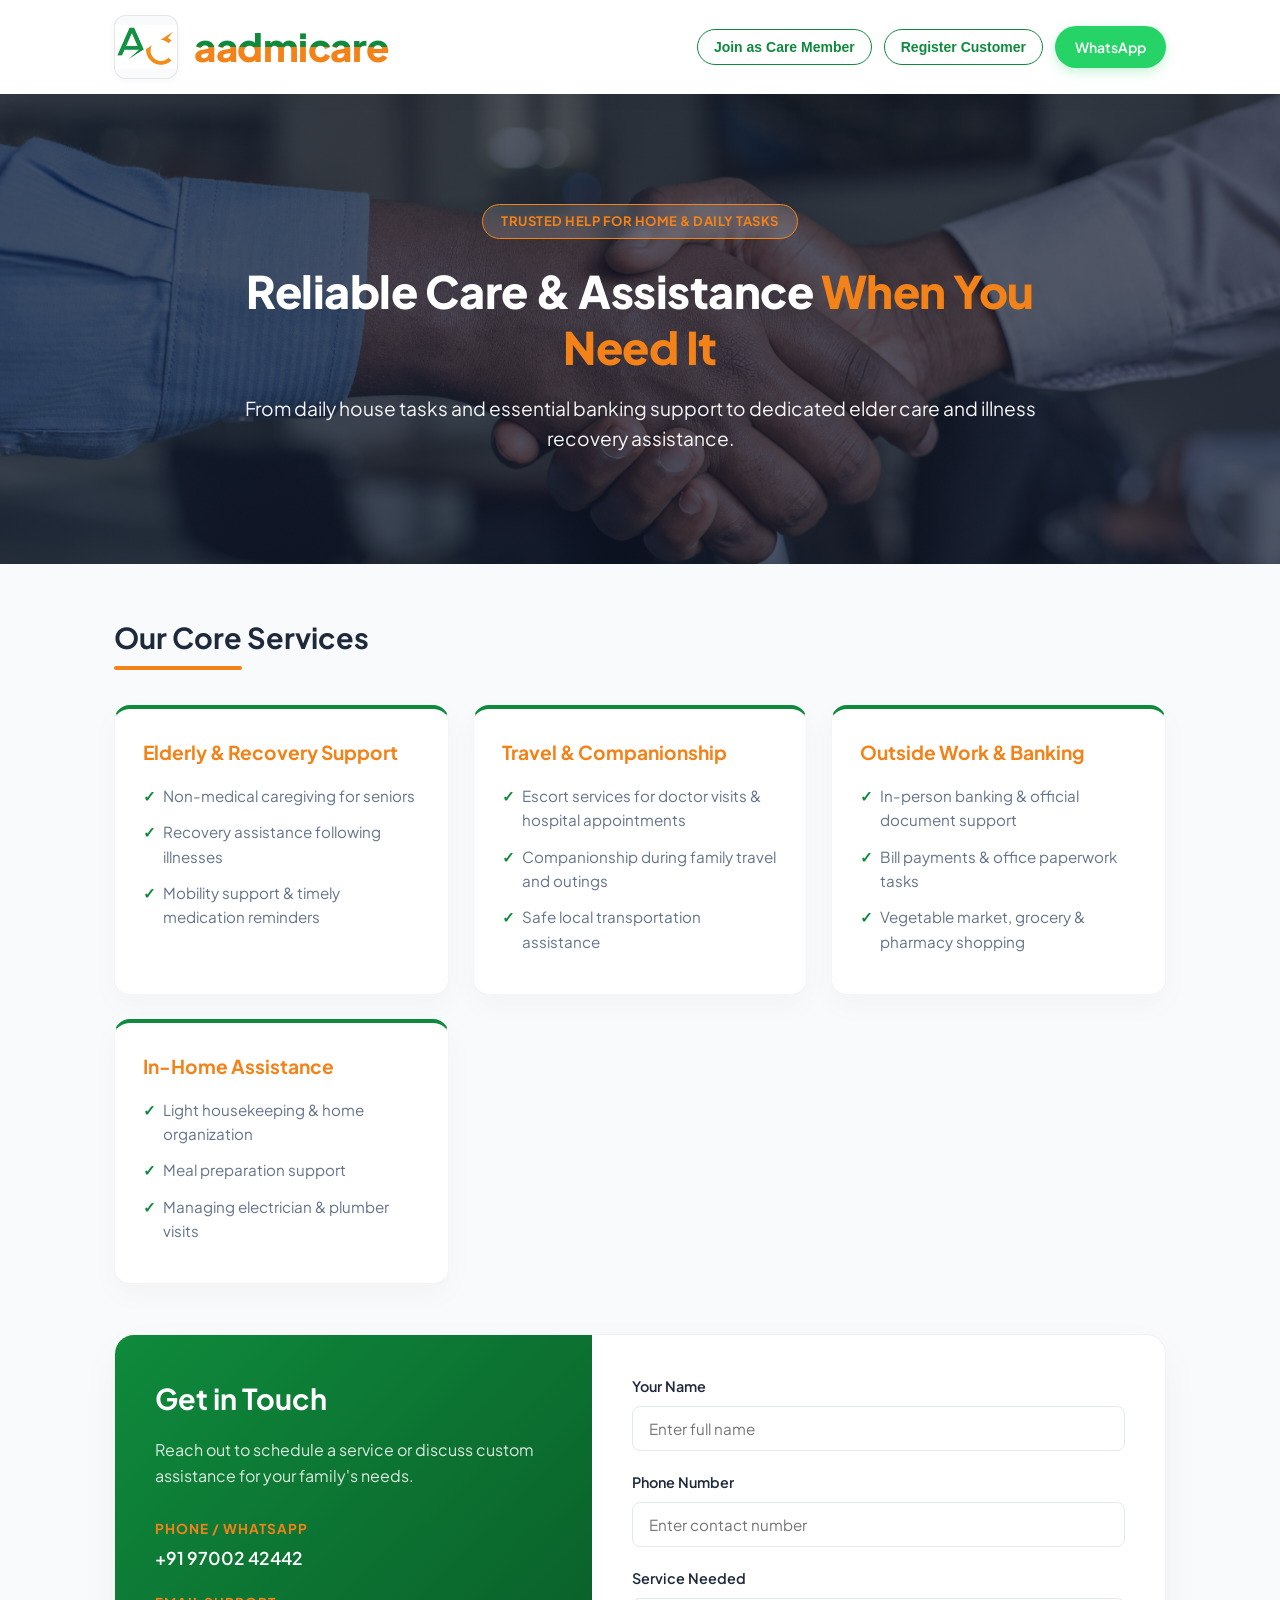
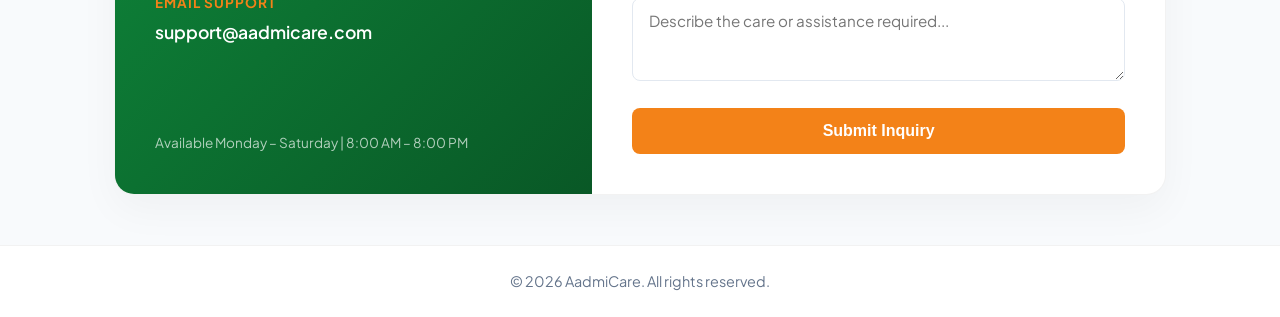
==== in/index.html @ 2f163641 "Add files via upload" ====
<!DOCTYPE html>
<html lang="en">
<head>
  <meta charset="UTF-8" />
  <meta name="viewport" content="width=device-width, initial-scale=1.0" />
  <title>AadmiCare - Trusted Help for Home Tasks</title>
  <link rel="preconnect" href="https://fonts.googleapis.com">
  <link rel="preconnect" href="https://fonts.gstatic.com" crossorigin>
  <link href="https://fonts.googleapis.com/css2?family=Plus+Jakarta+Sans:wght@400;500;600;700;800&display=swap" rel="stylesheet">
  <style>
    :root {
      --brand-green: #0F8A3C;
      --brand-orange: #F38218;
      --text-dark: #1E293B;
      --text-muted: #64748B;
      --bg-light: #F8FAFC;
      --white: #FFFFFF;
    }

    * { box-sizing: border-box; margin: 0; padding: 0; }
    
    body {
      font-family: 'Plus Jakarta Sans', sans-serif;
      color: var(--text-dark);
      background-color: var(--bg-light);
      line-height: 1.6;
    }

    /* Header & Square Box Logo */
    header {
      background: var(--white);
      box-shadow: 0 4px 20px rgba(0,0,0,0.03);
      position: sticky;
      top: 0;
      z-index: 100;
      padding: 12px 0;
    }

    .nav-container {
      max-width: 1100px;
      margin: 0 auto;
      padding: 0 24px;
      display: flex;
      justify-content: space-between;
      align-items: center;
      height: 70px;
    }

    .brand-logo-wrapper {
      display: flex;
      align-items: center;
      gap: 16px;
      text-decoration: none;
      height: 100%;
    }

    .logo-square-box {
      width: 64px;
      height: 64px;
      background-color: var(--bg-light);
      border: 1px solid rgba(0, 0, 0, 0.08);
      border-radius: 12px;
      display: flex;
      align-items: center;
      justify-content: center;
      padding: 6px;
      overflow: hidden;
      box-shadow: 0 2px 8px rgba(0,0,0,0.04);
    }

    .logo-square-box img {
      width: 100%;
      height: 100%;
      object-fit: contain;
      transform: scale(1.3);
    }

    .brand-text {
      font-size: 2.4rem;
      font-weight: 800;
      letter-spacing: -0.5px;
      line-height: 1;
      background: linear-gradient(to bottom, var(--brand-green) 50%, var(--brand-orange) 50%);
      -webkit-background-clip: text;
      -webkit-text-fill-color: transparent;
      background-clip: text;
    }

    .header-actions {
      display: flex;
      align-items: center;
      gap: 12px;
    }

    .btn-nav-outline {
      background: transparent;
      color: var(--brand-green);
      border: 1.5px solid var(--brand-green);
      padding: 9px 16px;
      border-radius: 50px;
      font-weight: 600;
      font-size: 14px;
      cursor: pointer;
      transition: all 0.2s;
    }

    .btn-nav-outline:hover {
      background: var(--brand-green);
      color: var(--white);
    }

    .header-cta {
      background-color: #25D366;
      color: var(--white);
      padding: 10px 20px;
      border-radius: 50px;
      text-decoration: none;
      font-weight: 600;
      font-size: 14px;
      display: inline-flex;
      align-items: center;
      gap: 8px;
      box-shadow: 0 4px 12px rgba(37, 211, 102, 0.25);
      transition: transform 0.2s;
    }

    .header-cta:hover { transform: translateY(-2px); }

    /* Hero Section */
    .hero {
      position: relative;
      background: linear-gradient(rgba(15, 23, 42, 0.72), rgba(15, 23, 42, 0.72)), 
                  url('hero-care.jpg');
      background-size: cover;
      background-position: center;
      padding: 110px 24px;
      text-align: center;
    }

    .hero-container {
      max-width: 850px;
      margin: 0 auto;
    }

    .badge {
      display: inline-block;
      background: rgba(255, 255, 255, 0.15);
      color: var(--brand-orange);
      border: 1px solid var(--brand-orange);
      padding: 6px 18px;
      border-radius: 50px;
      font-weight: 700;
      font-size: 13px;
      text-transform: uppercase;
      letter-spacing: 0.5px;
      margin-bottom: 24px;
      backdrop-filter: blur(4px);
    }

    .hero h1 {
      font-size: 2.8rem;
      font-weight: 800;
      color: var(--white);
      margin-bottom: 18px;
      letter-spacing: -0.5px;
      line-height: 1.25;
    }

    .hero h1 span { color: var(--brand-orange); }

    .hero p {
      font-size: 1.2rem;
      color: var(--white);
      opacity: 0.95;
      font-weight: 400;
    }

    /* Main Container */
    .main-container {
      max-width: 1100px;
      margin: 0 auto;
      padding: 50px 24px;
    }

    .section-header { margin-bottom: 35px; }

    .section-header h2 {
      font-size: 1.8rem;
      color: var(--text-dark);
      position: relative;
      display: inline-block;
    }

    .section-header h2::after {
      content: '';
      display: block;
      width: 50%;
      height: 4px;
      background: var(--brand-orange);
      border-radius: 2px;
      margin-top: 6px;
    }

    /* Grid Layout */
    .services-grid {
      display: grid;
      grid-template-columns: repeat(auto-fit, minmax(250px, 1fr));
      gap: 24px;
      margin-bottom: 50px;
    }

    .service-card {
      background: var(--white);
      border-radius: 16px;
      padding: 28px;
      box-shadow: 0 10px 30px rgba(0,0,0,0.03);
      border: 1px solid rgba(0,0,0,0.04);
      border-top: 4px solid var(--brand-green);
      transition: transform 0.2s, box-shadow 0.2s;
    }

    .service-card:hover {
      transform: translateY(-4px);
      box-shadow: 0 15px 35px rgba(0,0,0,0.06);
    }

    .service-card h3 {
      color: var(--brand-orange);
      font-size: 1.2rem;
      margin-bottom: 16px;
    }

    .service-card ul { list-style: none; }

    .service-card li {
      color: var(--text-muted);
      font-size: 0.95rem;
      margin-bottom: 12px;
      position: relative;
      padding-left: 20px;
    }

    .service-card li::before {
      content: "✓";
      color: var(--brand-green);
      font-weight: bold;
      position: absolute;
      left: 0;
    }

    /* Contact Section */
    .contact-wrapper {
      background: var(--white);
      border-radius: 20px;
      box-shadow: 0 15px 40px rgba(0,0,0,0.04);
      overflow: hidden;
      display: grid;
      grid-template-columns: 1fr 1.2fr;
      border: 1px solid rgba(0,0,0,0.05);
    }

    .contact-info {
      background: linear-gradient(135deg, var(--brand-green) 0%, #095826 100%);
      color: var(--white);
      padding: 40px;
      display: flex;
      flex-direction: column;
      justify-content: space-between;
    }

    .contact-info h2 { font-size: 1.8rem; margin-bottom: 16px; }
    .contact-info p { color: rgba(255,255,255,0.85); margin-bottom: 30px; }
    .info-item { margin-bottom: 20px; }

    .info-item strong {
      display: block;
      font-size: 0.85rem;
      text-transform: uppercase;
      letter-spacing: 1px;
      color: var(--brand-orange);
      margin-bottom: 4px;
    }

    .info-item a {
      color: var(--white);
      text-decoration: none;
      font-size: 1.1rem;
      font-weight: 600;
    }

    .contact-form { padding: 40px; }
    .form-group { margin-bottom: 20px; }

    .form-group label {
      display: block;
      font-size: 0.9rem;
      font-weight: 600;
      margin-bottom: 8px;
      color: var(--text-dark);
    }

    .form-group input, .form-group select, .form-group textarea {
      width: 100%;
      padding: 12px 16px;
      border: 1px solid #E2E8F0;
      border-radius: 8px;
      font-family: inherit;
      font-size: 0.95rem;
    }

    .form-row {
      display: grid;
      grid-template-columns: 1fr 1fr;
      gap: 16px;
    }

    .btn-submit {
      width: 100%;
      background-color: var(--brand-orange);
      color: var(--white);
      border: none;
      padding: 14px;
      border-radius: 8px;
      font-weight: 700;
      font-size: 1rem;
      cursor: pointer;
      transition: background-color 0.2s;
    }

    .btn-submit:hover { background-color: #d9700e; }

    .form-response-msg {
      margin-top: 15px;
      font-size: 0.95rem;
      font-weight: 600;
      text-align: center;
      display: none;
    }

    /* Modal Overlay Styles */
    .modal-overlay {
      position: fixed;
      top: 0;
      left: 0;
      width: 100%;
      height: 100%;
      background: rgba(15, 23, 42, 0.7);
      display: none;
      justify-content: center;
      align-items: center;
      z-index: 1000;
      padding: 20px;
      backdrop-filter: blur(4px);
    }

    .modal-card {
      background: var(--white);
      width: 100%;
      max-width: 550px;
      border-radius: 20px;
      padding: 32px;
      box-shadow: 0 20px 50px rgba(0,0,0,0.2);
      position: relative;
      max-height: 90vh;
      overflow-y: auto;
    }

    .modal-close {
      position: absolute;
      top: 20px;
      right: 20px;
      background: none;
      border: none;
      font-size: 1.5rem;
      font-weight: bold;
      color: var(--text-muted);
      cursor: pointer;
    }

    .modal-card h2 {
      color: var(--brand-green);
      font-size: 1.6rem;
      margin-bottom: 6px;
    }

    .modal-card p {
      color: var(--text-muted);
      font-size: 0.9rem;
      margin-bottom: 20px;
    }

    footer {
      text-align: center;
      padding: 24px;
      color: var(--text-muted);
      font-size: 0.9rem;
      border-top: 1px solid rgba(0,0,0,0.05);
      background: var(--white);
    }

    @media (max-width: 768px) {
      .nav-container { height: auto; padding: 12px 16px; flex-wrap: wrap; gap: 12px; }
      .logo-square-box { width: 48px; height: 48px; }
      .brand-text { font-size: 1.8rem; }
      .header-actions { flex-wrap: wrap; width: 100%; justify-content: flex-start; }
      .hero { padding: 70px 20px; }
      .hero h1 { font-size: 2rem; }
      .contact-wrapper { grid-template-columns: 1fr; }
      .contact-info, .contact-form { padding: 30px 20px; }
      .form-row { grid-template-columns: 1fr; }
    }
  </style>
</head>
<body>

  <!-- Header -->
  <header>
    <div class="nav-container">
      <a href="#" class="brand-logo-wrapper">
        <div class="logo-square-box">
          <img src="logo.png" alt="AadmiCare Symbol" />
        </div>
        <span class="brand-text">aadmicare</span>
      </a>

      <div class="header-actions">
        <button class="btn-nav-outline" onclick="openModal('memberModal')">Join as Care Member</button>
        <button class="btn-nav-outline" onclick="openModal('customerModal')">Register Customer</button>
        <a href="https://wa.me/919700242442" class="header-cta" target="_blank">
          <span>WhatsApp</span>
        </a>
      </div>
    </div>
  </header>

  <!-- Hero Section -->
  <section class="hero">
    <div class="hero-container">
      <span class="badge">Trusted Help for Home & Daily Tasks</span>
      <h1>Reliable Care & Assistance <span>When You Need It</span></h1>
      <p>From daily house tasks and essential banking support to dedicated elder care and illness recovery assistance.</p>
    </div>
  </section>

  <!-- Main Content -->
  <main class="main-container">
    
    <div class="section-header">
      <h2>Our Core Services</h2>
    </div>

    <!-- Services Grid -->
    <div class="services-grid">
      <div class="service-card">
        <h3>Elderly & Recovery Support</h3>
        <ul>
          <li>Non-medical caregiving for seniors</li>
          <li>Recovery assistance following illnesses</li>
          <li>Mobility support & timely medication reminders</li>
        </ul>
      </div>

      <div class="service-card">
        <h3>Travel & Companionship</h3>
        <ul>
          <li>Escort services for doctor visits & hospital appointments</li>
          <li>Companionship during family travel and outings</li>
          <li>Safe local transportation assistance</li>
        </ul>
      </div>

      <div class="service-card">
        <h3>Outside Work & Banking</h3>
        <ul>
          <li>In-person banking & official document support</li>
          <li>Bill payments & office paperwork tasks</li>
          <li>Vegetable market, grocery & pharmacy shopping</li>
        </ul>
      </div>

      <div class="service-card">
        <h3>In-Home Assistance</h3>
        <ul>
          <li>Light housekeeping & home organization</li>
          <li>Meal preparation support</li>
          <li>Managing electrician & plumber visits</li>
        </ul>
      </div>
    </div>

    <!-- Contact / Inquiry Block -->
    <div class="contact-wrapper">
      <div class="contact-info">
        <div>
          <h2>Get in Touch</h2>
          <p>Reach out to schedule a service or discuss custom assistance for your family's needs.</p>
          
          <div class="info-item">
            <strong>Phone / WhatsApp</strong>
            <a href="https://wa.me/919700242442">+91 97002 42442</a>
          </div>

          <div class="info-item">
            <strong>Email Support</strong>
            <a href="mailto:support@aadmicare.com">support@aadmicare.com</a>
          </div>
        </div>

        <p style="font-size: 0.85rem; margin: 0; opacity: 0.8;">Available Monday – Saturday | 8:00 AM – 8:00 PM</p>
      </div>

      <div class="contact-form">
        <form id="inquiryForm">
          <div class="form-group">
            <label for="name">Your Name</label>
            <input type="text" id="name" placeholder="Enter full name" required />
          </div>

          <div class="form-group">
            <label for="phone">Phone Number</label>
            <input type="tel" id="phone" placeholder="Enter contact number" required />
          </div>

          <div class="form-group">
            <label for="service">Service Needed</label>
            <textarea id="service" rows="3" placeholder="Describe the care or assistance required..." required></textarea>
          </div>

          <button type="submit" class="btn-submit" id="inquirySubmitBtn">Submit Inquiry</button>
          <div id="inquiryResponse" class="form-response-msg"></div>
        </form>
      </div>
    </div>

  </main>

  <!-- Care Member Registration Modal Overlay -->
  <div class="modal-overlay" id="memberModal">
    <div class="modal-card">
      <button class="modal-close" onclick="closeModal('memberModal')">&times;</button>
      <h2>Care Member Registration</h2>
      <p>Register as a volunteer or care staff member with AadmiCare.</p>

      <form id="memberForm">
        <div class="form-group">
          <label for="mFullName">Full Name</label>
          <input type="text" id="mFullName" placeholder="Enter full name" required />
        </div>

        <div class="form-row">
          <div class="form-group">
            <label for="mAge">Age</label>
            <input type="number" id="mAge" min="18" max="99" placeholder="e.g. 28" required />
          </div>
          <div class="form-group">
            <label for="mGender">Gender</label>
            <select id="mGender" required>
              <option value="">Select Gender</option>
              <option value="Male">Male</option>
              <option value="Female">Female</option>
              <option value="Other">Other</option>
            </select>
          </div>
        </div>

        <div class="form-row">
          <div class="form-group">
            <label for="mPhone">Phone Number</label>
            <input type="tel" id="mPhone" placeholder="Enter contact number" required />
          </div>
          <div class="form-group">
            <label for="mRole">Registering As</label>
            <select id="mRole" required>
              <option value="Volunteer">Volunteer</option>
              <option value="Care Member">Care Member (Staff)</option>
            </select>
          </div>
        </div>

        <div class="form-group">
          <label for="mAddress">Address / Location</label>
          <textarea id="mAddress" rows="2" placeholder="Locality, city, area" required></textarea>
        </div>

        <button type="submit" class="btn-submit" id="memberSubmitBtn">Register as Care Member</button>
        <div id="memberResponse" class="form-response-msg"></div>
      </form>
    </div>
  </div>

  <!-- Customer Registration Modal Overlay -->
  <div class="modal-overlay" id="customerModal">
    <div class="modal-card">
      <button class="modal-close" onclick="closeModal('customerModal')">&times;</button>
      <h2>Customer Registration</h2>
      <p>Create a customer account to request personalized care services.</p>

      <form id="customerForm">
        <div class="form-group">
          <label for="cFullName">Full Name</label>
          <input type="text" id="cFullName" placeholder="Enter full name" required />
        </div>

        <div class="form-row">
          <div class="form-group">
            <label for="cPhone">Phone Number</label>
            <input type="tel" id="cPhone" placeholder="Enter contact number" required />
          </div>
          <div class="form-group">
            <label for="cEmail">Email Address</label>
            <input type="email" id="cEmail" placeholder="e.g. name@example.com" required />
          </div>
        </div>

        <div class="form-group">
          <label for="cCity">City / Locality</label>
          <input type="text" id="cCity" placeholder="Your current location" required />
        </div>

        <div class="form-group">
          <label for="cService">Primary Service Needed</label>
          <input type="text" id="cService" placeholder="e.g. Elder care, Banking support" required />
        </div>

        <button type="submit" class="btn-submit" id="customerSubmitBtn">Register Customer</button>
        <div id="customerResponse" class="form-response-msg"></div>
      </form>
    </div>
  </div>

  <!-- Footer -->
  <footer>
    <p>&copy; 2026 AadmiCare. All rights reserved.</p>
  </footer>

  <!-- Form Submission & Modal Handling Script -->
  <script>
    const INQUIRY_SCRIPT_URL  = 'https://script.google.com/macros/s/AKfycbyfh7AhPLmec8YlV3l66Dpt7zGtZfJLmX2KR-JtgRTSiTEERMJgzigj7gZG1vNEAtcjHA/exec';
    const MEMBER_SCRIPT_URL   = 'https://script.google.com/macros/s/AKfycbzRGu2ct_kBzund_LbZvb6oZpvoM9VvGkA_uPSPEPbMFQPoMH6YgEglv7dKvcp_hn7q5w/exec';
    const CUSTOMER_SCRIPT_URL = 'https://script.google.com/macros/s/AKfycby0ft6UDfkNdIMOjRPly_n_pfmOrpOslRhKmwolWde3FBetzKhkfNuLr0rBWKKXfRhmwQ/exec';

    // Modal Control Functions
    function openModal(id) {
      document.getElementById(id).style.display = 'flex';
    }

    function closeModal(id) {
      document.getElementById(id).style.display = 'none';
    }

    // Close Modal on Background Click
    window.onclick = function(event) {
      if (event.target.classList.contains('modal-overlay')) {
        event.target.style.display = 'none';
      }
    };

    // Helper Function to Submit Form Data
    function submitToGoogleSheet(url, payload, btnId, responseId, successMsg, formId) {
      const btn = document.getElementById(btnId);
      const resDiv = document.getElementById(responseId);

      btn.innerText = 'Submitting...';
      btn.disabled = true;

      // Send payload as text/plain to prevent Google Apps Script from dropping the POST body
      fetch(url, {
        method: 'POST',
        mode: 'no-cors',
        headers: { 'Content-Type': 'text/plain;charset=utf-8' },
        body: JSON.stringify(payload)
      })
      .then(() => {
        resDiv.style.color = '#0F8A3C';
        resDiv.innerText = successMsg;
        resDiv.style.display = 'block';
        if (formId) document.getElementById(formId).reset();
      })
      .catch((err) => {
        resDiv.style.color = '#d9534f';
        resDiv.innerText = 'An error occurred. Please try again.';
        resDiv.style.display = 'block';
      })
      .finally(() => {
        btn.innerText = 'Submitted';
        btn.disabled = false;
      });
    }

    // Handle 1: Inquiry Form
    document.getElementById('inquiryForm').addEventListener('submit', function(e) {
      e.preventDefault();
      const payload = {
        name: document.getElementById('name').value,
        phone: document.getElementById('phone').value,
        service: document.getElementById('service').value
      };
      submitToGoogleSheet(INQUIRY_SCRIPT_URL, payload, 'inquirySubmitBtn', 'inquiryResponse', '✓ Inquiry received! We will contact you soon.', 'inquiryForm');
    });

    // Handle 2: Member Form
    document.getElementById('memberForm').addEventListener('submit', function(e) {
      e.preventDefault();
      const payload = {
        fullName: document.getElementById('mFullName').value,
        age: document.getElementById('mAge').value,
        gender: document.getElementById('mGender').value,
        phone: document.getElementById('mPhone').value,
        role: document.getElementById('mRole').value,
        address: document.getElementById('mAddress').value
      };
      submitToGoogleSheet(MEMBER_SCRIPT_URL, payload, 'memberSubmitBtn', 'memberResponse', '✓ Member registration successful!', 'memberForm');
    });

    // Handle 3: Customer Form
    document.getElementById('customerForm').addEventListener('submit', function(e) {
      e.preventDefault();
      const payload = {
        fullName: document.getElementById('cFullName').value,
        phone: document.getElementById('cPhone').value,
        email: document.getElementById('cEmail').value,
        city: document.getElementById('cCity').value,
        preferredService: document.getElementById('cService').value
      };
      submitToGoogleSheet(CUSTOMER_SCRIPT_URL, payload, 'customerSubmitBtn', 'customerResponse', '✓ Customer account created!', 'customerForm');
    });
  </script>

</body>
</html>
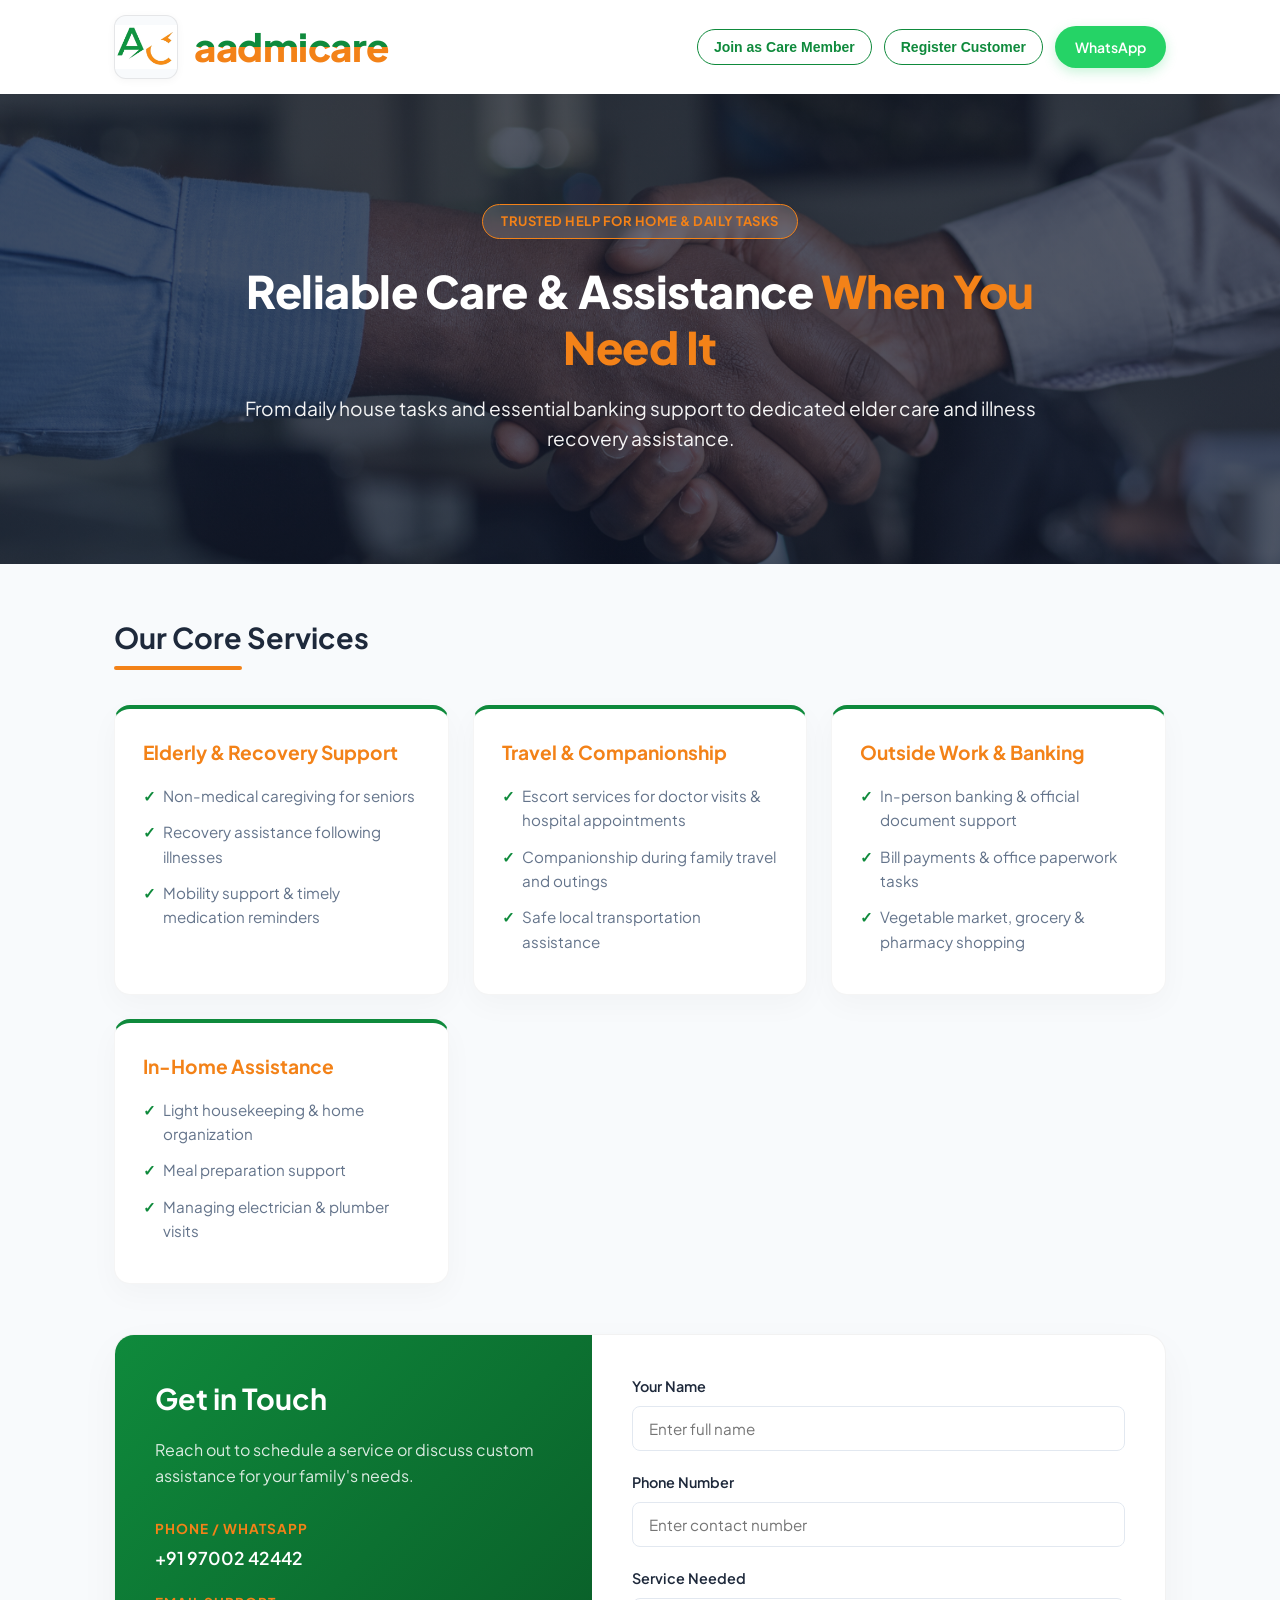
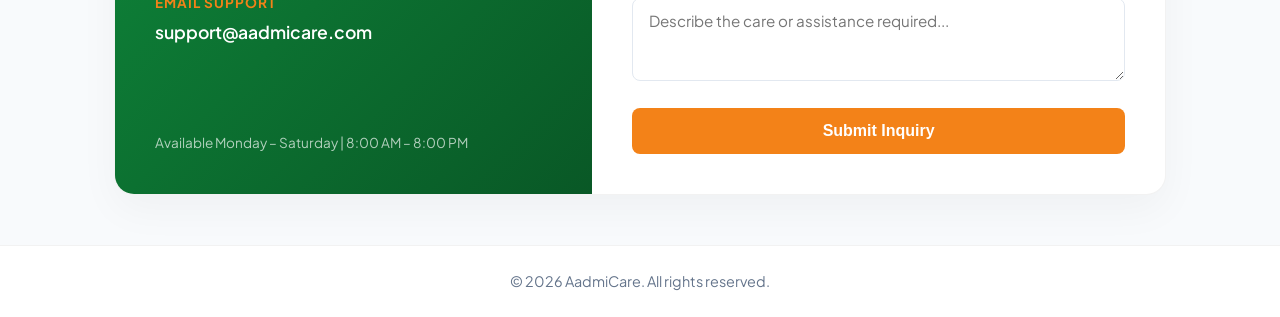
==== commit 764ec582: "Add files via upload" ====
--- a/in/index.html
+++ b/in/index.html
@@ -635,7 +635,7 @@
 
   <!-- Form Submission & Modal Handling Script -->
   <script>
-    const INQUIRY_SCRIPT_URL  = 'https://script.google.com/macros/s/AKfycbyfh7AhPLmec8YlV3l66Dpt7zGtZfJLmX2KR-JtgRTSiTEERMJgzigj7gZG1vNEAtcjHA/exec';
+    const INQUIRY_SCRIPT_URL  = 'https://script.google.com/macros/s/AKfycbxWazYILrNHkC5GXZrucPkFFNFMrbdHODcAWU45u5o2OJbnRWCMP3wbng6-uaSBZLYS6w/exec';
     const MEMBER_SCRIPT_URL   = 'https://script.google.com/macros/s/AKfycbzRGu2ct_kBzund_LbZvb6oZpvoM9VvGkA_uPSPEPbMFQPoMH6YgEglv7dKvcp_hn7q5w/exec';
     const CUSTOMER_SCRIPT_URL = 'https://script.google.com/macros/s/AKfycby0ft6UDfkNdIMOjRPly_n_pfmOrpOslRhKmwolWde3FBetzKhkfNuLr0rBWKKXfRhmwQ/exec';
 
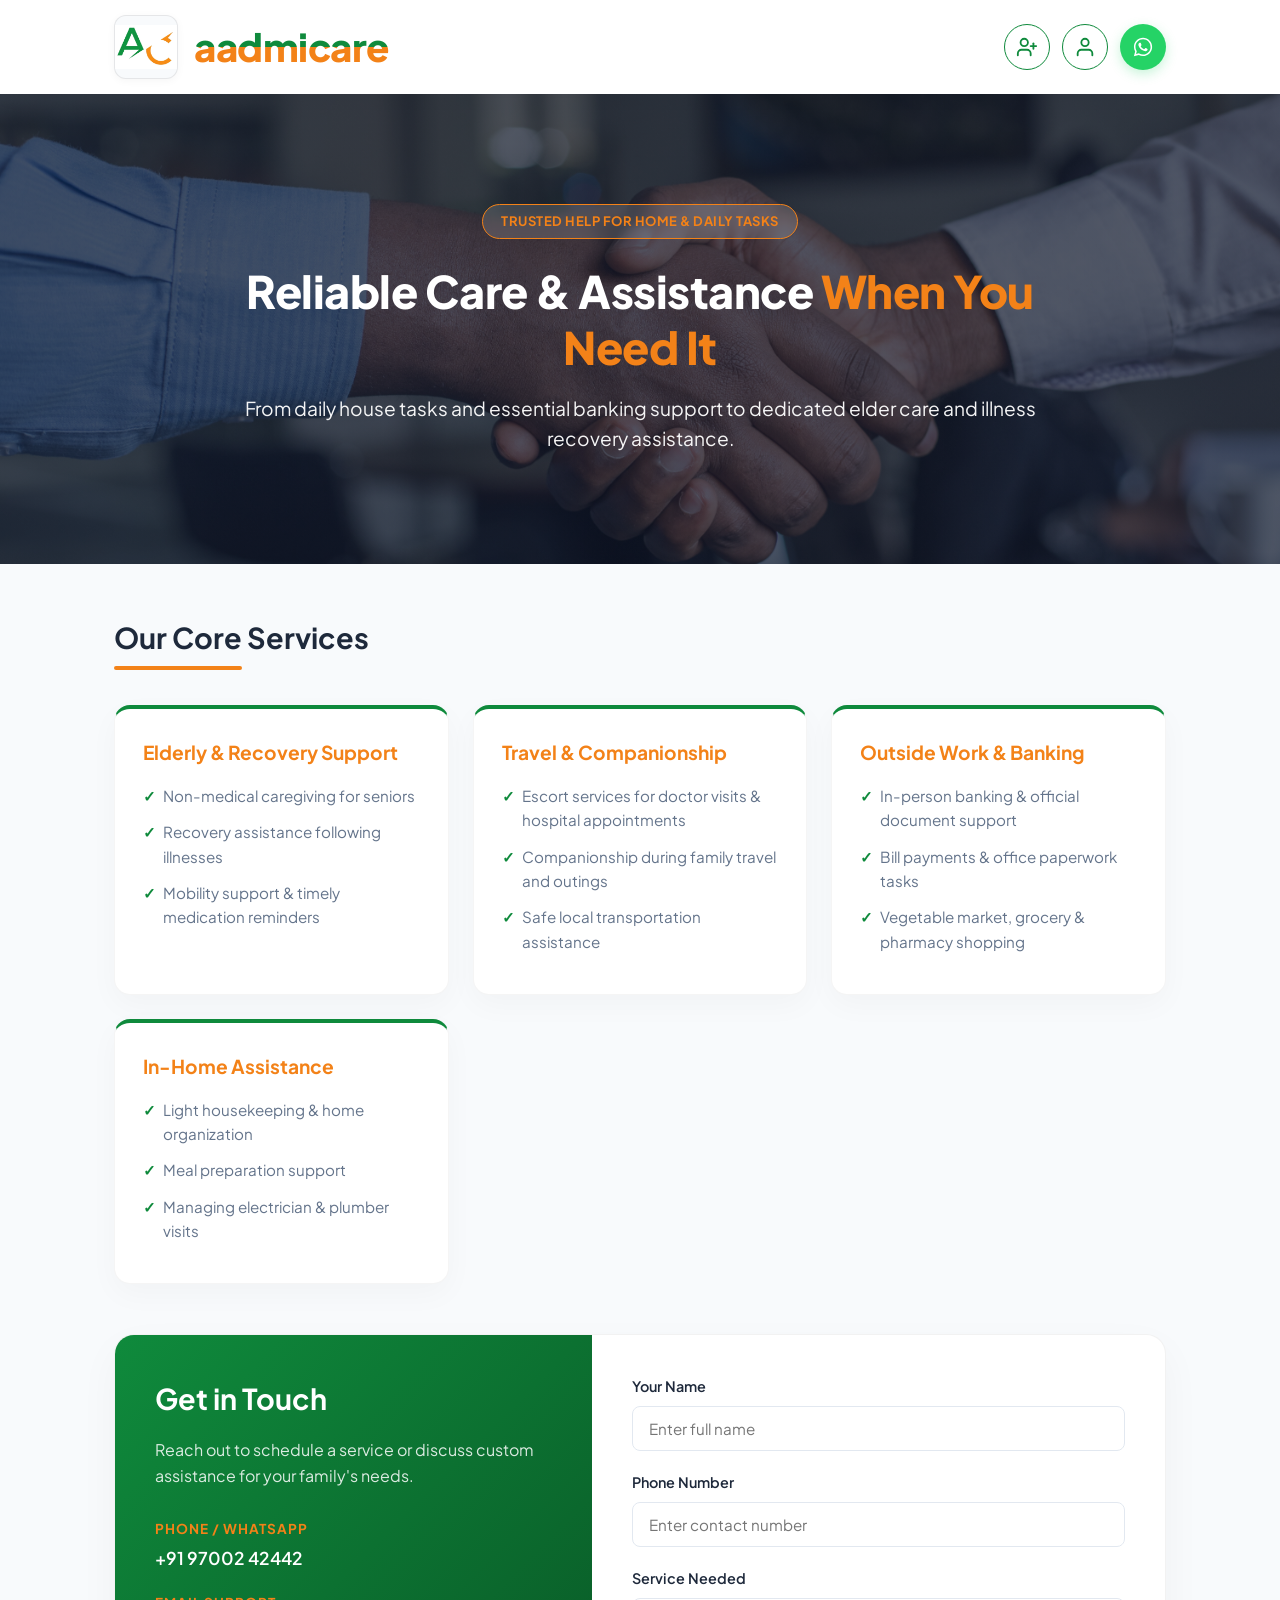
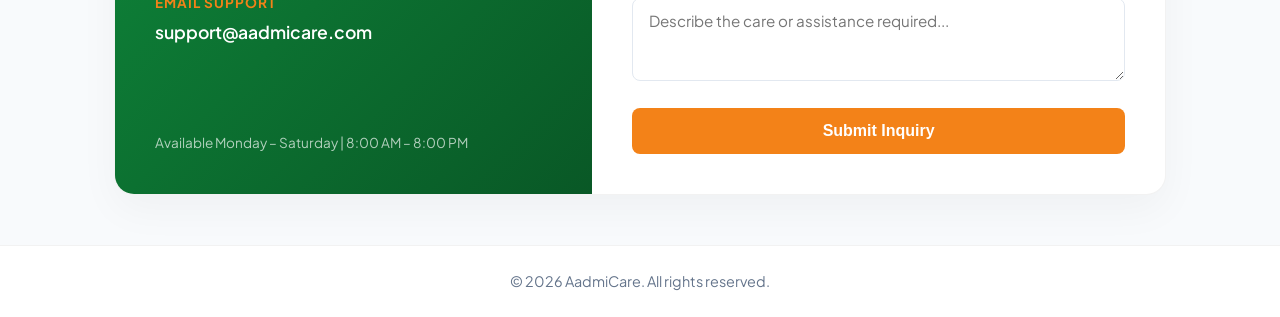
==== commit ba2c8029: "Add files via upload" ====
--- a/in/index.html
+++ b/in/index.html
@@ -126,6 +126,53 @@
 
     .header-cta:hover { transform: translateY(-2px); }
 
+    /* Icon Header Buttons */
+    .icon-btn {
+      width: 46px;
+      height: 46px;
+      border-radius: 50%;
+      display: inline-flex;
+      align-items: center;
+      justify-content: center;
+      border: 1.5px solid var(--brand-green);
+      background: var(--white);
+      cursor: pointer;
+      transition: all 0.2s;
+      text-decoration: none;
+      flex-shrink: 0;
+    }
+
+    .icon-btn svg {
+      width: 22px;
+      height: 22px;
+      stroke: var(--brand-green);
+      transition: all 0.2s;
+    }
+
+    .icon-btn:hover {
+      background: var(--brand-green);
+    }
+
+    .icon-btn:hover svg {
+      stroke: var(--white);
+    }
+
+    .icon-btn-whatsapp {
+      background-color: #25D366;
+      border: none;
+      box-shadow: 0 4px 12px rgba(37, 211, 102, 0.25);
+    }
+
+    .icon-btn-whatsapp svg {
+      stroke: none;
+      fill: var(--white);
+    }
+
+    .icon-btn-whatsapp:hover {
+      background-color: #1fbd5a;
+      transform: translateY(-2px);
+    }
+
     /* Hero Section */
     .hero {
       position: relative;
@@ -402,7 +449,9 @@
       .nav-container { height: auto; padding: 12px 16px; flex-wrap: wrap; gap: 12px; }
       .logo-square-box { width: 48px; height: 48px; }
       .brand-text { font-size: 1.8rem; }
-      .header-actions { flex-wrap: wrap; width: 100%; justify-content: flex-start; }
+      .header-actions { width: 100%; justify-content: flex-end; gap: 10px; }
+      .icon-btn { width: 42px; height: 42px; }
+      .icon-btn svg { width: 20px; height: 20px; }
       .hero { padding: 70px 20px; }
       .hero h1 { font-size: 2rem; }
       .contact-wrapper { grid-template-columns: 1fr; }
@@ -424,10 +473,26 @@
       </a>
 
       <div class="header-actions">
-        <button class="btn-nav-outline" onclick="openModal('memberModal')">Join as Care Member</button>
-        <button class="btn-nav-outline" onclick="openModal('customerModal')">Register Customer</button>
-        <a href="https://wa.me/919700242442" class="header-cta" target="_blank">
-          <span>WhatsApp</span>
+        <button class="icon-btn" onclick="openModal('memberModal')" title="Join as Care Member" aria-label="Join as Care Member">
+          <svg viewBox="0 0 24 24" fill="none" stroke-width="2" stroke-linecap="round" stroke-linejoin="round">
+            <path d="M16 21v-2a4 4 0 0 0-4-4H6a4 4 0 0 0-4 4v2"></path>
+            <circle cx="9" cy="7" r="4"></circle>
+            <line x1="19" y1="8" x2="19" y2="14"></line>
+            <line x1="16" y1="11" x2="22" y2="11"></line>
+          </svg>
+        </button>
+
+        <button class="icon-btn" onclick="openModal('customerModal')" title="Register Customer" aria-label="Register Customer">
+          <svg viewBox="0 0 24 24" fill="none" stroke-width="2" stroke-linecap="round" stroke-linejoin="round">
+            <path d="M20 21v-2a4 4 0 0 0-4-4H8a4 4 0 0 0-4 4v2"></path>
+            <circle cx="12" cy="7" r="4"></circle>
+          </svg>
+        </button>
+
+        <a href="https://wa.me/919700242442" class="icon-btn icon-btn-whatsapp" target="_blank" title="WhatsApp" aria-label="Chat on WhatsApp">
+          <svg viewBox="0 0 24 24">
+            <path d="M12.04 2C6.58 2 2.13 6.45 2.13 11.91c0 1.75.46 3.45 1.32 4.95L2.05 22l5.28-1.38a9.9 9.9 0 0 0 4.71 1.2h.01c5.46 0 9.9-4.45 9.9-9.91.01-5.46-4.44-9.91-9.91-9.91zm0 18.14h-.01a8.2 8.2 0 0 1-4.18-1.15l-.3-.18-3.13.82.83-3.05-.2-.31a8.21 8.21 0 0 1-1.26-4.36c0-4.54 3.7-8.24 8.25-8.24 2.2 0 4.27.86 5.83 2.42a8.18 8.18 0 0 1 2.41 5.83c0 4.55-3.7 8.24-8.24 8.24zm4.52-6.17c-.25-.12-1.47-.72-1.69-.81-.23-.08-.39-.12-.56.13-.17.25-.64.81-.78.97-.14.17-.29.19-.53.06-.25-.12-1.05-.39-2-1.23-.74-.66-1.24-1.48-1.39-1.73-.14-.25-.02-.38.11-.51.11-.11.25-.29.37-.43.12-.15.16-.25.25-.42.08-.17.04-.31-.02-.43-.06-.12-.56-1.35-.77-1.85-.2-.48-.41-.42-.56-.43-.14-.01-.31-.01-.48-.01-.17 0-.43.06-.66.31-.23.25-.86.84-.86 2.05 0 1.21.88 2.38 1 2.54.12.17 1.73 2.64 4.2 3.7.59.25 1.05.4 1.41.52.59.19 1.13.16 1.55.1.47-.07 1.47-.6 1.68-1.18.21-.58.21-1.08.14-1.18-.06-.11-.23-.17-.48-.29z"/>
+          </svg>
         </a>
       </div>
     </div>
@@ -656,7 +721,7 @@
     };
 
     // Helper Function to Submit Form Data
-    function submitToGoogleSheet(url, payload, btnId, responseId, successMsg, formId) {
+    function submitToGoogleSheet(url, payload, btnId, responseId, successMsg, formId, modalId) {
       const btn = document.getElementById(btnId);
       const resDiv = document.getElementById(responseId);
 
@@ -675,6 +740,15 @@
         resDiv.innerText = successMsg;
         resDiv.style.display = 'block';
         if (formId) document.getElementById(formId).reset();
+
+        // If this form lives inside a modal, show the success message briefly,
+        // then close the modal and return to the main page.
+        if (modalId) {
+          setTimeout(() => {
+            closeModal(modalId);
+            resDiv.style.display = 'none';
+          }, 1500);
+        }
       })
       .catch((err) => {
         resDiv.style.color = '#d9534f';
@@ -709,7 +783,7 @@
         role: document.getElementById('mRole').value,
         address: document.getElementById('mAddress').value
       };
-      submitToGoogleSheet(MEMBER_SCRIPT_URL, payload, 'memberSubmitBtn', 'memberResponse', '✓ Member registration successful!', 'memberForm');
+      submitToGoogleSheet(MEMBER_SCRIPT_URL, payload, 'memberSubmitBtn', 'memberResponse', '✓ Member registration successful!', 'memberForm', 'memberModal');
     });
 
     // Handle 3: Customer Form
@@ -722,7 +796,7 @@
         city: document.getElementById('cCity').value,
         preferredService: document.getElementById('cService').value
       };
-      submitToGoogleSheet(CUSTOMER_SCRIPT_URL, payload, 'customerSubmitBtn', 'customerResponse', '✓ Customer account created!', 'customerForm');
+      submitToGoogleSheet(CUSTOMER_SCRIPT_URL, payload, 'customerSubmitBtn', 'customerResponse', '✓ Customer account created!', 'customerForm', 'customerModal');
     });
   </script>
 
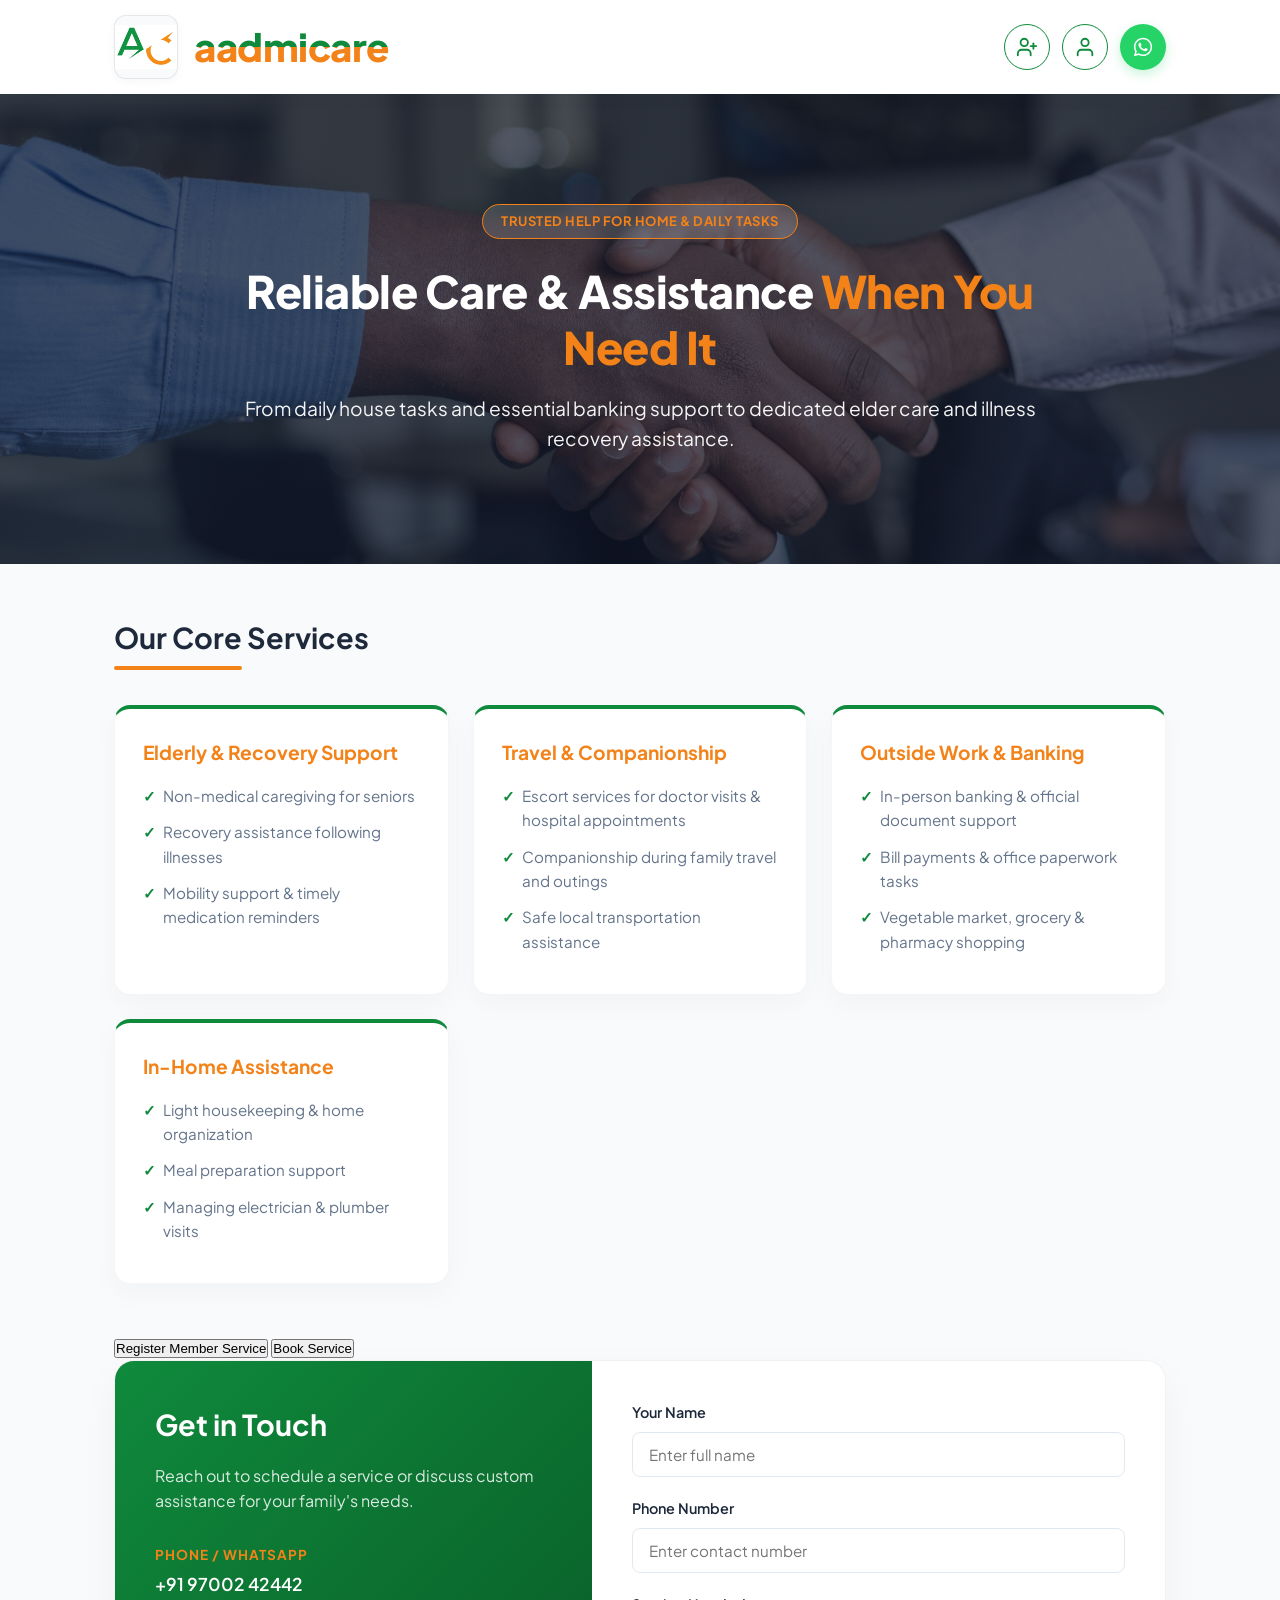
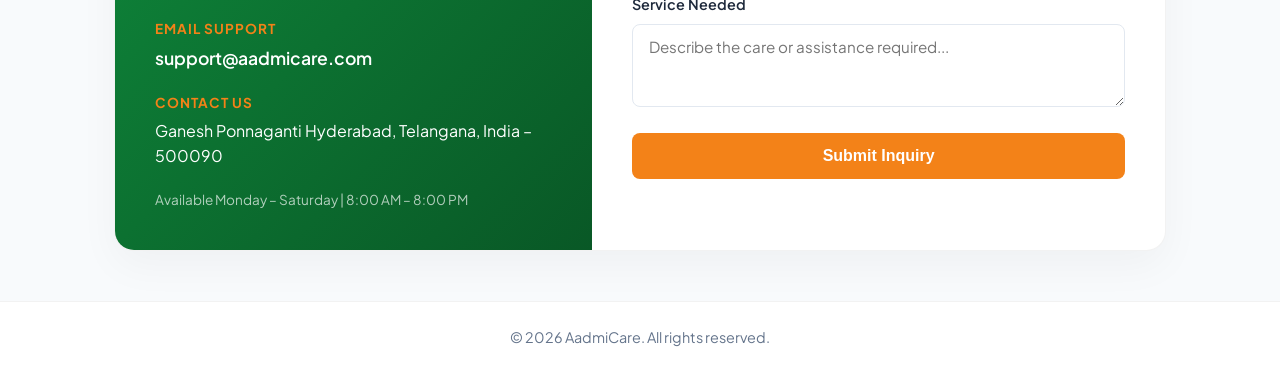
==== commit f260d267: "Add files via upload" ====
--- a/in/index.html
+++ b/in/index.html
@@ -7,458 +7,7 @@
   <link rel="preconnect" href="https://fonts.googleapis.com">
   <link rel="preconnect" href="https://fonts.gstatic.com" crossorigin>
   <link href="https://fonts.googleapis.com/css2?family=Plus+Jakarta+Sans:wght@400;500;600;700;800&display=swap" rel="stylesheet">
-  <style>
-    :root {
-      --brand-green: #0F8A3C;
-      --brand-orange: #F38218;
-      --text-dark: #1E293B;
-      --text-muted: #64748B;
-      --bg-light: #F8FAFC;
-      --white: #FFFFFF;
-    }
-
-    * { box-sizing: border-box; margin: 0; padding: 0; }
-    
-    body {
-      font-family: 'Plus Jakarta Sans', sans-serif;
-      color: var(--text-dark);
-      background-color: var(--bg-light);
-      line-height: 1.6;
-    }
-
-    /* Header & Square Box Logo */
-    header {
-      background: var(--white);
-      box-shadow: 0 4px 20px rgba(0,0,0,0.03);
-      position: sticky;
-      top: 0;
-      z-index: 100;
-      padding: 12px 0;
-    }
-
-    .nav-container {
-      max-width: 1100px;
-      margin: 0 auto;
-      padding: 0 24px;
-      display: flex;
-      justify-content: space-between;
-      align-items: center;
-      height: 70px;
-    }
-
-    .brand-logo-wrapper {
-      display: flex;
-      align-items: center;
-      gap: 16px;
-      text-decoration: none;
-      height: 100%;
-    }
-
-    .logo-square-box {
-      width: 64px;
-      height: 64px;
-      background-color: var(--bg-light);
-      border: 1px solid rgba(0, 0, 0, 0.08);
-      border-radius: 12px;
-      display: flex;
-      align-items: center;
-      justify-content: center;
-      padding: 6px;
-      overflow: hidden;
-      box-shadow: 0 2px 8px rgba(0,0,0,0.04);
-    }
-
-    .logo-square-box img {
-      width: 100%;
-      height: 100%;
-      object-fit: contain;
-      transform: scale(1.3);
-    }
-
-    .brand-text {
-      font-size: 2.4rem;
-      font-weight: 800;
-      letter-spacing: -0.5px;
-      line-height: 1;
-      background: linear-gradient(to bottom, var(--brand-green) 50%, var(--brand-orange) 50%);
-      -webkit-background-clip: text;
-      -webkit-text-fill-color: transparent;
-      background-clip: text;
-    }
-
-    .header-actions {
-      display: flex;
-      align-items: center;
-      gap: 12px;
-    }
-
-    .btn-nav-outline {
-      background: transparent;
-      color: var(--brand-green);
-      border: 1.5px solid var(--brand-green);
-      padding: 9px 16px;
-      border-radius: 50px;
-      font-weight: 600;
-      font-size: 14px;
-      cursor: pointer;
-      transition: all 0.2s;
-    }
-
-    .btn-nav-outline:hover {
-      background: var(--brand-green);
-      color: var(--white);
-    }
-
-    .header-cta {
-      background-color: #25D366;
-      color: var(--white);
-      padding: 10px 20px;
-      border-radius: 50px;
-      text-decoration: none;
-      font-weight: 600;
-      font-size: 14px;
-      display: inline-flex;
-      align-items: center;
-      gap: 8px;
-      box-shadow: 0 4px 12px rgba(37, 211, 102, 0.25);
-      transition: transform 0.2s;
-    }
-
-    .header-cta:hover { transform: translateY(-2px); }
-
-    /* Icon Header Buttons */
-    .icon-btn {
-      width: 46px;
-      height: 46px;
-      border-radius: 50%;
-      display: inline-flex;
-      align-items: center;
-      justify-content: center;
-      border: 1.5px solid var(--brand-green);
-      background: var(--white);
-      cursor: pointer;
-      transition: all 0.2s;
-      text-decoration: none;
-      flex-shrink: 0;
-    }
-
-    .icon-btn svg {
-      width: 22px;
-      height: 22px;
-      stroke: var(--brand-green);
-      transition: all 0.2s;
-    }
-
-    .icon-btn:hover {
-      background: var(--brand-green);
-    }
-
-    .icon-btn:hover svg {
-      stroke: var(--white);
-    }
-
-    .icon-btn-whatsapp {
-      background-color: #25D366;
-      border: none;
-      box-shadow: 0 4px 12px rgba(37, 211, 102, 0.25);
-    }
-
-    .icon-btn-whatsapp svg {
-      stroke: none;
-      fill: var(--white);
-    }
-
-    .icon-btn-whatsapp:hover {
-      background-color: #1fbd5a;
-      transform: translateY(-2px);
-    }
-
-    /* Hero Section */
-    .hero {
-      position: relative;
-      background: linear-gradient(rgba(15, 23, 42, 0.72), rgba(15, 23, 42, 0.72)), 
-                  url('hero-care.jpg');
-      background-size: cover;
-      background-position: center;
-      padding: 110px 24px;
-      text-align: center;
-    }
-
-    .hero-container {
-      max-width: 850px;
-      margin: 0 auto;
-    }
-
-    .badge {
-      display: inline-block;
-      background: rgba(255, 255, 255, 0.15);
-      color: var(--brand-orange);
-      border: 1px solid var(--brand-orange);
-      padding: 6px 18px;
-      border-radius: 50px;
-      font-weight: 700;
-      font-size: 13px;
-      text-transform: uppercase;
-      letter-spacing: 0.5px;
-      margin-bottom: 24px;
-      backdrop-filter: blur(4px);
-    }
-
-    .hero h1 {
-      font-size: 2.8rem;
-      font-weight: 800;
-      color: var(--white);
-      margin-bottom: 18px;
-      letter-spacing: -0.5px;
-      line-height: 1.25;
-    }
-
-    .hero h1 span { color: var(--brand-orange); }
-
-    .hero p {
-      font-size: 1.2rem;
-      color: var(--white);
-      opacity: 0.95;
-      font-weight: 400;
-    }
-
-    /* Main Container */
-    .main-container {
-      max-width: 1100px;
-      margin: 0 auto;
-      padding: 50px 24px;
-    }
-
-    .section-header { margin-bottom: 35px; }
-
-    .section-header h2 {
-      font-size: 1.8rem;
-      color: var(--text-dark);
-      position: relative;
-      display: inline-block;
-    }
-
-    .section-header h2::after {
-      content: '';
-      display: block;
-      width: 50%;
-      height: 4px;
-      background: var(--brand-orange);
-      border-radius: 2px;
-      margin-top: 6px;
-    }
-
-    /* Grid Layout */
-    .services-grid {
-      display: grid;
-      grid-template-columns: repeat(auto-fit, minmax(250px, 1fr));
-      gap: 24px;
-      margin-bottom: 50px;
-    }
-
-    .service-card {
-      background: var(--white);
-      border-radius: 16px;
-      padding: 28px;
-      box-shadow: 0 10px 30px rgba(0,0,0,0.03);
-      border: 1px solid rgba(0,0,0,0.04);
-      border-top: 4px solid var(--brand-green);
-      transition: transform 0.2s, box-shadow 0.2s;
-    }
-
-    .service-card:hover {
-      transform: translateY(-4px);
-      box-shadow: 0 15px 35px rgba(0,0,0,0.06);
-    }
-
-    .service-card h3 {
-      color: var(--brand-orange);
-      font-size: 1.2rem;
-      margin-bottom: 16px;
-    }
-
-    .service-card ul { list-style: none; }
-
-    .service-card li {
-      color: var(--text-muted);
-      font-size: 0.95rem;
-      margin-bottom: 12px;
-      position: relative;
-      padding-left: 20px;
-    }
-
-    .service-card li::before {
-      content: "✓";
-      color: var(--brand-green);
-      font-weight: bold;
-      position: absolute;
-      left: 0;
-    }
-
-    /* Contact Section */
-    .contact-wrapper {
-      background: var(--white);
-      border-radius: 20px;
-      box-shadow: 0 15px 40px rgba(0,0,0,0.04);
-      overflow: hidden;
-      display: grid;
-      grid-template-columns: 1fr 1.2fr;
-      border: 1px solid rgba(0,0,0,0.05);
-    }
-
-    .contact-info {
-      background: linear-gradient(135deg, var(--brand-green) 0%, #095826 100%);
-      color: var(--white);
-      padding: 40px;
-      display: flex;
-      flex-direction: column;
-      justify-content: space-between;
-    }
-
-    .contact-info h2 { font-size: 1.8rem; margin-bottom: 16px; }
-    .contact-info p { color: rgba(255,255,255,0.85); margin-bottom: 30px; }
-    .info-item { margin-bottom: 20px; }
-
-    .info-item strong {
-      display: block;
-      font-size: 0.85rem;
-      text-transform: uppercase;
-      letter-spacing: 1px;
-      color: var(--brand-orange);
-      margin-bottom: 4px;
-    }
-
-    .info-item a {
-      color: var(--white);
-      text-decoration: none;
-      font-size: 1.1rem;
-      font-weight: 600;
-    }
-
-    .contact-form { padding: 40px; }
-    .form-group { margin-bottom: 20px; }
-
-    .form-group label {
-      display: block;
-      font-size: 0.9rem;
-      font-weight: 600;
-      margin-bottom: 8px;
-      color: var(--text-dark);
-    }
-
-    .form-group input, .form-group select, .form-group textarea {
-      width: 100%;
-      padding: 12px 16px;
-      border: 1px solid #E2E8F0;
-      border-radius: 8px;
-      font-family: inherit;
-      font-size: 0.95rem;
-    }
-
-    .form-row {
-      display: grid;
-      grid-template-columns: 1fr 1fr;
-      gap: 16px;
-    }
-
-    .btn-submit {
-      width: 100%;
-      background-color: var(--brand-orange);
-      color: var(--white);
-      border: none;
-      padding: 14px;
-      border-radius: 8px;
-      font-weight: 700;
-      font-size: 1rem;
-      cursor: pointer;
-      transition: background-color 0.2s;
-    }
-
-    .btn-submit:hover { background-color: #d9700e; }
-
-    .form-response-msg {
-      margin-top: 15px;
-      font-size: 0.95rem;
-      font-weight: 600;
-      text-align: center;
-      display: none;
-    }
-
-    /* Modal Overlay Styles */
-    .modal-overlay {
-      position: fixed;
-      top: 0;
-      left: 0;
-      width: 100%;
-      height: 100%;
-      background: rgba(15, 23, 42, 0.7);
-      display: none;
-      justify-content: center;
-      align-items: center;
-      z-index: 1000;
-      padding: 20px;
-      backdrop-filter: blur(4px);
-    }
-
-    .modal-card {
-      background: var(--white);
-      width: 100%;
-      max-width: 550px;
-      border-radius: 20px;
-      padding: 32px;
-      box-shadow: 0 20px 50px rgba(0,0,0,0.2);
-      position: relative;
-      max-height: 90vh;
-      overflow-y: auto;
-    }
-
-    .modal-close {
-      position: absolute;
-      top: 20px;
-      right: 20px;
-      background: none;
-      border: none;
-      font-size: 1.5rem;
-      font-weight: bold;
-      color: var(--text-muted);
-      cursor: pointer;
-    }
-
-    .modal-card h2 {
-      color: var(--brand-green);
-      font-size: 1.6rem;
-      margin-bottom: 6px;
-    }
-
-    .modal-card p {
-      color: var(--text-muted);
-      font-size: 0.9rem;
-      margin-bottom: 20px;
-    }
-
-    footer {
-      text-align: center;
-      padding: 24px;
-      color: var(--text-muted);
-      font-size: 0.9rem;
-      border-top: 1px solid rgba(0,0,0,0.05);
-      background: var(--white);
-    }
-
-    @media (max-width: 768px) {
-      .nav-container { height: auto; padding: 12px 16px; flex-wrap: wrap; gap: 12px; }
-      .logo-square-box { width: 48px; height: 48px; }
-      .brand-text { font-size: 1.8rem; }
-      .header-actions { width: 100%; justify-content: flex-end; gap: 10px; }
-      .icon-btn { width: 42px; height: 42px; }
-      .icon-btn svg { width: 20px; height: 20px; }
-      .hero { padding: 70px 20px; }
-      .hero h1 { font-size: 2rem; }
-      .contact-wrapper { grid-template-columns: 1fr; }
-      .contact-info, .contact-form { padding: 30px 20px; }
-      .form-row { grid-template-columns: 1fr; }
-    }
-  </style>
+  <link rel="stylesheet" href="css/style.css" />
 </head>
 <body>
 
@@ -553,252 +102,33 @@
       </div>
     </div>
 
-    <!-- Contact / Inquiry Block -->
-    <div class="contact-wrapper">
-      <div class="contact-info">
-        <div>
-          <h2>Get in Touch</h2>
-          <p>Reach out to schedule a service or discuss custom assistance for your family's needs.</p>
-          
-          <div class="info-item">
-            <strong>Phone / WhatsApp</strong>
-            <a href="https://wa.me/919700242442">+91 97002 42442</a>
-          </div>
+    <!-- Service CTA Buttons -->
+    <div class="service-cta-row">
+      <button type="button" class="btn-cta btn-cta-outline" onclick="openModal('memberModal')">Register Member Service</button>
+      <button type="button" class="btn-cta btn-cta-solid" onclick="openModal('customerModal')">Book Service</button>
+    </div>
 
-          <div class="info-item">
-            <strong>Email Support</strong>
-            <a href="mailto:support@aadmicare.com">support@aadmicare.com</a>
-          </div>
-        </div>
-
-        <p style="font-size: 0.85rem; margin: 0; opacity: 0.8;">Available Monday – Saturday | 8:00 AM – 8:00 PM</p>
-      </div>
-
-      <div class="contact-form">
-        <form id="inquiryForm">
-          <div class="form-group">
-            <label for="name">Your Name</label>
-            <input type="text" id="name" placeholder="Enter full name" required />
-          </div>
-
-          <div class="form-group">
-            <label for="phone">Phone Number</label>
-            <input type="tel" id="phone" placeholder="Enter contact number" required />
-          </div>
-
-          <div class="form-group">
-            <label for="service">Service Needed</label>
-            <textarea id="service" rows="3" placeholder="Describe the care or assistance required..." required></textarea>
-          </div>
-
-          <button type="submit" class="btn-submit" id="inquirySubmitBtn">Submit Inquiry</button>
-          <div id="inquiryResponse" class="form-response-msg"></div>
-        </form>
-      </div>
-    </div>
+    <!-- Contact / Inquiry Block (loaded from modules/inquiry-form.html) -->
+    <div id="inquiry-form-mount"></div>
 
   </main>
 
-  <!-- Care Member Registration Modal Overlay -->
-  <div class="modal-overlay" id="memberModal">
-    <div class="modal-card">
-      <button class="modal-close" onclick="closeModal('memberModal')">&times;</button>
-      <h2>Care Member Registration</h2>
-      <p>Register as a volunteer or care staff member with AadmiCare.</p>
+  <!-- Care Member Registration Modal (loaded from modules/member-registration.html) -->
+  <div id="member-modal-mount"></div>
 
-      <form id="memberForm">
-        <div class="form-group">
-          <label for="mFullName">Full Name</label>
-          <input type="text" id="mFullName" placeholder="Enter full name" required />
-        </div>
-
-        <div class="form-row">
-          <div class="form-group">
-            <label for="mAge">Age</label>
-            <input type="number" id="mAge" min="18" max="99" placeholder="e.g. 28" required />
-          </div>
-          <div class="form-group">
-            <label for="mGender">Gender</label>
-            <select id="mGender" required>
-              <option value="">Select Gender</option>
-              <option value="Male">Male</option>
-              <option value="Female">Female</option>
-              <option value="Other">Other</option>
-            </select>
-          </div>
-        </div>
-
-        <div class="form-row">
-          <div class="form-group">
-            <label for="mPhone">Phone Number</label>
-            <input type="tel" id="mPhone" placeholder="Enter contact number" required />
-          </div>
-          <div class="form-group">
-            <label for="mRole">Registering As</label>
-            <select id="mRole" required>
-              <option value="Volunteer">Volunteer</option>
-              <option value="Care Member">Care Member (Staff)</option>
-            </select>
-          </div>
-        </div>
-
-        <div class="form-group">
-          <label for="mAddress">Address / Location</label>
-          <textarea id="mAddress" rows="2" placeholder="Locality, city, area" required></textarea>
-        </div>
-
-        <button type="submit" class="btn-submit" id="memberSubmitBtn">Register as Care Member</button>
-        <div id="memberResponse" class="form-response-msg"></div>
-      </form>
-    </div>
-  </div>
-
-  <!-- Customer Registration Modal Overlay -->
-  <div class="modal-overlay" id="customerModal">
-    <div class="modal-card">
-      <button class="modal-close" onclick="closeModal('customerModal')">&times;</button>
-      <h2>Customer Registration</h2>
-      <p>Create a customer account to request personalized care services.</p>
-
-      <form id="customerForm">
-        <div class="form-group">
-          <label for="cFullName">Full Name</label>
-          <input type="text" id="cFullName" placeholder="Enter full name" required />
-        </div>
-
-        <div class="form-row">
-          <div class="form-group">
-            <label for="cPhone">Phone Number</label>
-            <input type="tel" id="cPhone" placeholder="Enter contact number" required />
-          </div>
-          <div class="form-group">
-            <label for="cEmail">Email Address</label>
-            <input type="email" id="cEmail" placeholder="e.g. name@example.com" required />
-          </div>
-        </div>
-
-        <div class="form-group">
-          <label for="cCity">City / Locality</label>
-          <input type="text" id="cCity" placeholder="Your current location" required />
-        </div>
-
-        <div class="form-group">
-          <label for="cService">Primary Service Needed</label>
-          <input type="text" id="cService" placeholder="e.g. Elder care, Banking support" required />
-        </div>
-
-        <button type="submit" class="btn-submit" id="customerSubmitBtn">Register Customer</button>
-        <div id="customerResponse" class="form-response-msg"></div>
-      </form>
-    </div>
-  </div>
+  <!-- Customer Registration Modal (loaded from modules/customer-registration.html) -->
+  <div id="customer-modal-mount"></div>
 
   <!-- Footer -->
   <footer>
     <p>&copy; 2026 AadmiCare. All rights reserved.</p>
   </footer>
 
+  <!-- Site Configuration (Google Apps Script URLs — edit this file only to update endpoints) -->
+  <script src="js/config.js"></script>
+
   <!-- Form Submission & Modal Handling Script -->
-  <script>
-    const INQUIRY_SCRIPT_URL  = 'https://script.google.com/macros/s/AKfycbxWazYILrNHkC5GXZrucPkFFNFMrbdHODcAWU45u5o2OJbnRWCMP3wbng6-uaSBZLYS6w/exec';
-    const MEMBER_SCRIPT_URL   = 'https://script.google.com/macros/s/AKfycbzRGu2ct_kBzund_LbZvb6oZpvoM9VvGkA_uPSPEPbMFQPoMH6YgEglv7dKvcp_hn7q5w/exec';
-    const CUSTOMER_SCRIPT_URL = 'https://script.google.com/macros/s/AKfycby0ft6UDfkNdIMOjRPly_n_pfmOrpOslRhKmwolWde3FBetzKhkfNuLr0rBWKKXfRhmwQ/exec';
-
-    // Modal Control Functions
-    function openModal(id) {
-      document.getElementById(id).style.display = 'flex';
-    }
-
-    function closeModal(id) {
-      document.getElementById(id).style.display = 'none';
-    }
-
-    // Close Modal on Background Click
-    window.onclick = function(event) {
-      if (event.target.classList.contains('modal-overlay')) {
-        event.target.style.display = 'none';
-      }
-    };
-
-    // Helper Function to Submit Form Data
-    function submitToGoogleSheet(url, payload, btnId, responseId, successMsg, formId, modalId) {
-      const btn = document.getElementById(btnId);
-      const resDiv = document.getElementById(responseId);
-
-      btn.innerText = 'Submitting...';
-      btn.disabled = true;
-
-      // Send payload as text/plain to prevent Google Apps Script from dropping the POST body
-      fetch(url, {
-        method: 'POST',
-        mode: 'no-cors',
-        headers: { 'Content-Type': 'text/plain;charset=utf-8' },
-        body: JSON.stringify(payload)
-      })
-      .then(() => {
-        resDiv.style.color = '#0F8A3C';
-        resDiv.innerText = successMsg;
-        resDiv.style.display = 'block';
-        if (formId) document.getElementById(formId).reset();
-
-        // If this form lives inside a modal, show the success message briefly,
-        // then close the modal and return to the main page.
-        if (modalId) {
-          setTimeout(() => {
-            closeModal(modalId);
-            resDiv.style.display = 'none';
-          }, 1500);
-        }
-      })
-      .catch((err) => {
-        resDiv.style.color = '#d9534f';
-        resDiv.innerText = 'An error occurred. Please try again.';
-        resDiv.style.display = 'block';
-      })
-      .finally(() => {
-        btn.innerText = 'Submitted';
-        btn.disabled = false;
-      });
-    }
-
-    // Handle 1: Inquiry Form
-    document.getElementById('inquiryForm').addEventListener('submit', function(e) {
-      e.preventDefault();
-      const payload = {
-        name: document.getElementById('name').value,
-        phone: document.getElementById('phone').value,
-        service: document.getElementById('service').value
-      };
-      submitToGoogleSheet(INQUIRY_SCRIPT_URL, payload, 'inquirySubmitBtn', 'inquiryResponse', '✓ Inquiry received! We will contact you soon.', 'inquiryForm');
-    });
-
-    // Handle 2: Member Form
-    document.getElementById('memberForm').addEventListener('submit', function(e) {
-      e.preventDefault();
-      const payload = {
-        fullName: document.getElementById('mFullName').value,
-        age: document.getElementById('mAge').value,
-        gender: document.getElementById('mGender').value,
-        phone: document.getElementById('mPhone').value,
-        role: document.getElementById('mRole').value,
-        address: document.getElementById('mAddress').value
-      };
-      submitToGoogleSheet(MEMBER_SCRIPT_URL, payload, 'memberSubmitBtn', 'memberResponse', '✓ Member registration successful!', 'memberForm', 'memberModal');
-    });
-
-    // Handle 3: Customer Form
-    document.getElementById('customerForm').addEventListener('submit', function(e) {
-      e.preventDefault();
-      const payload = {
-        fullName: document.getElementById('cFullName').value,
-        phone: document.getElementById('cPhone').value,
-        email: document.getElementById('cEmail').value,
-        city: document.getElementById('cCity').value,
-        preferredService: document.getElementById('cService').value
-      };
-      submitToGoogleSheet(CUSTOMER_SCRIPT_URL, payload, 'customerSubmitBtn', 'customerResponse', '✓ Customer account created!', 'customerForm', 'customerModal');
-    });
-  </script>
+  <script src="js/script.js"></script>
 
 </body>
 </html>
--- a/in/css/style.css
+++ b/in/css/style.css
@@ -0,0 +1,450 @@
+    :root {
+      --brand-green: #0F8A3C;
+      --brand-orange: #F38218;
+      --text-dark: #1E293B;
+      --text-muted: #64748B;
+      --bg-light: #F8FAFC;
+      --white: #FFFFFF;
+    }
+
+    * { box-sizing: border-box; margin: 0; padding: 0; }
+    
+    body {
+      font-family: 'Plus Jakarta Sans', sans-serif;
+      color: var(--text-dark);
+      background-color: var(--bg-light);
+      line-height: 1.6;
+    }
+
+    /* Header & Square Box Logo */
+    header {
+      background: var(--white);
+      box-shadow: 0 4px 20px rgba(0,0,0,0.03);
+      position: sticky;
+      top: 0;
+      z-index: 100;
+      padding: 12px 0;
+    }
+
+    .nav-container {
+      max-width: 1100px;
+      margin: 0 auto;
+      padding: 0 24px;
+      display: flex;
+      justify-content: space-between;
+      align-items: center;
+      height: 70px;
+    }
+
+    .brand-logo-wrapper {
+      display: flex;
+      align-items: center;
+      gap: 16px;
+      text-decoration: none;
+      height: 100%;
+    }
+
+    .logo-square-box {
+      width: 64px;
+      height: 64px;
+      background-color: var(--bg-light);
+      border: 1px solid rgba(0, 0, 0, 0.08);
+      border-radius: 12px;
+      display: flex;
+      align-items: center;
+      justify-content: center;
+      padding: 6px;
+      overflow: hidden;
+      box-shadow: 0 2px 8px rgba(0,0,0,0.04);
+    }
+
+    .logo-square-box img {
+      width: 100%;
+      height: 100%;
+      object-fit: contain;
+      transform: scale(1.3);
+    }
+
+    .brand-text {
+      font-size: 2.4rem;
+      font-weight: 800;
+      letter-spacing: -0.5px;
+      line-height: 1;
+      background: linear-gradient(to bottom, var(--brand-green) 50%, var(--brand-orange) 50%);
+      -webkit-background-clip: text;
+      -webkit-text-fill-color: transparent;
+      background-clip: text;
+    }
+
+    .header-actions {
+      display: flex;
+      align-items: center;
+      gap: 12px;
+    }
+
+    .btn-nav-outline {
+      background: transparent;
+      color: var(--brand-green);
+      border: 1.5px solid var(--brand-green);
+      padding: 9px 16px;
+      border-radius: 50px;
+      font-weight: 600;
+      font-size: 14px;
+      cursor: pointer;
+      transition: all 0.2s;
+    }
+
+    .btn-nav-outline:hover {
+      background: var(--brand-green);
+      color: var(--white);
+    }
+
+    .header-cta {
+      background-color: #25D366;
+      color: var(--white);
+      padding: 10px 20px;
+      border-radius: 50px;
+      text-decoration: none;
+      font-weight: 600;
+      font-size: 14px;
+      display: inline-flex;
+      align-items: center;
+      gap: 8px;
+      box-shadow: 0 4px 12px rgba(37, 211, 102, 0.25);
+      transition: transform 0.2s;
+    }
+
+    .header-cta:hover { transform: translateY(-2px); }
+
+    /* Icon Header Buttons */
+    .icon-btn {
+      width: 46px;
+      height: 46px;
+      border-radius: 50%;
+      display: inline-flex;
+      align-items: center;
+      justify-content: center;
+      border: 1.5px solid var(--brand-green);
+      background: var(--white);
+      cursor: pointer;
+      transition: all 0.2s;
+      text-decoration: none;
+      flex-shrink: 0;
+    }
+
+    .icon-btn svg {
+      width: 22px;
+      height: 22px;
+      stroke: var(--brand-green);
+      transition: all 0.2s;
+    }
+
+    .icon-btn:hover {
+      background: var(--brand-green);
+    }
+
+    .icon-btn:hover svg {
+      stroke: var(--white);
+    }
+
+    .icon-btn-whatsapp {
+      background-color: #25D366;
+      border: none;
+      box-shadow: 0 4px 12px rgba(37, 211, 102, 0.25);
+    }
+
+    .icon-btn-whatsapp svg {
+      stroke: none;
+      fill: var(--white);
+    }
+
+    .icon-btn-whatsapp:hover {
+      background-color: #1fbd5a;
+      transform: translateY(-2px);
+    }
+
+    /* Hero Section */
+    .hero {
+      position: relative;
+      background: linear-gradient(rgba(15, 23, 42, 0.72), rgba(15, 23, 42, 0.72)), 
+                  url('../hero-care.jpg');
+      background-size: cover;
+      background-position: center;
+      padding: 110px 24px;
+      text-align: center;
+    }
+
+    .hero-container {
+      max-width: 850px;
+      margin: 0 auto;
+    }
+
+    .badge {
+      display: inline-block;
+      background: rgba(255, 255, 255, 0.15);
+      color: var(--brand-orange);
+      border: 1px solid var(--brand-orange);
+      padding: 6px 18px;
+      border-radius: 50px;
+      font-weight: 700;
+      font-size: 13px;
+      text-transform: uppercase;
+      letter-spacing: 0.5px;
+      margin-bottom: 24px;
+      backdrop-filter: blur(4px);
+    }
+
+    .hero h1 {
+      font-size: 2.8rem;
+      font-weight: 800;
+      color: var(--white);
+      margin-bottom: 18px;
+      letter-spacing: -0.5px;
+      line-height: 1.25;
+    }
+
+    .hero h1 span { color: var(--brand-orange); }
+
+    .hero p {
+      font-size: 1.2rem;
+      color: var(--white);
+      opacity: 0.95;
+      font-weight: 400;
+    }
+
+    /* Main Container */
+    .main-container {
+      max-width: 1100px;
+      margin: 0 auto;
+      padding: 50px 24px;
+    }
+
+    .section-header { margin-bottom: 35px; }
+
+    .section-header h2 {
+      font-size: 1.8rem;
+      color: var(--text-dark);
+      position: relative;
+      display: inline-block;
+    }
+
+    .section-header h2::after {
+      content: '';
+      display: block;
+      width: 50%;
+      height: 4px;
+      background: var(--brand-orange);
+      border-radius: 2px;
+      margin-top: 6px;
+    }
+
+    /* Grid Layout */
+    .services-grid {
+      display: grid;
+      grid-template-columns: repeat(auto-fit, minmax(250px, 1fr));
+      gap: 24px;
+      margin-bottom: 50px;
+    }
+
+    .service-card {
+      background: var(--white);
+      border-radius: 16px;
+      padding: 28px;
+      box-shadow: 0 10px 30px rgba(0,0,0,0.03);
+      border: 1px solid rgba(0,0,0,0.04);
+      border-top: 4px solid var(--brand-green);
+      transition: transform 0.2s, box-shadow 0.2s;
+    }
+
+    .service-card:hover {
+      transform: translateY(-4px);
+      box-shadow: 0 15px 35px rgba(0,0,0,0.06);
+    }
+
+    .service-card h3 {
+      color: var(--brand-orange);
+      font-size: 1.2rem;
+      margin-bottom: 16px;
+    }
+
+    .service-card ul { list-style: none; }
+
+    .service-card li {
+      color: var(--text-muted);
+      font-size: 0.95rem;
+      margin-bottom: 12px;
+      position: relative;
+      padding-left: 20px;
+    }
+
+    .service-card li::before {
+      content: "✓";
+      color: var(--brand-green);
+      font-weight: bold;
+      position: absolute;
+      left: 0;
+    }
+
+    /* Contact Section */
+    .contact-wrapper {
+      background: var(--white);
+      border-radius: 20px;
+      box-shadow: 0 15px 40px rgba(0,0,0,0.04);
+      overflow: hidden;
+      display: grid;
+      grid-template-columns: 1fr 1.2fr;
+      border: 1px solid rgba(0,0,0,0.05);
+    }
+
+    .contact-info {
+      background: linear-gradient(135deg, var(--brand-green) 0%, #095826 100%);
+      color: var(--white);
+      padding: 40px;
+      display: flex;
+      flex-direction: column;
+      justify-content: space-between;
+    }
+
+    .contact-info h2 { font-size: 1.8rem; margin-bottom: 16px; }
+    .contact-info p { color: rgba(255,255,255,0.85); margin-bottom: 30px; }
+    .info-item { margin-bottom: 20px; }
+
+    .info-item strong {
+      display: block;
+      font-size: 0.85rem;
+      text-transform: uppercase;
+      letter-spacing: 1px;
+      color: var(--brand-orange);
+      margin-bottom: 4px;
+    }
+
+    .info-item a {
+      color: var(--white);
+      text-decoration: none;
+      font-size: 1.1rem;
+      font-weight: 600;
+    }
+
+    .contact-form { padding: 40px; }
+    .form-group { margin-bottom: 20px; }
+
+    .form-group label {
+      display: block;
+      font-size: 0.9rem;
+      font-weight: 600;
+      margin-bottom: 8px;
+      color: var(--text-dark);
+    }
+
+    .form-group input, .form-group select, .form-group textarea {
+      width: 100%;
+      padding: 12px 16px;
+      border: 1px solid #E2E8F0;
+      border-radius: 8px;
+      font-family: inherit;
+      font-size: 0.95rem;
+    }
+
+    .form-row {
+      display: grid;
+      grid-template-columns: 1fr 1fr;
+      gap: 16px;
+    }
+
+    .btn-submit {
+      width: 100%;
+      background-color: var(--brand-orange);
+      color: var(--white);
+      border: none;
+      padding: 14px;
+      border-radius: 8px;
+      font-weight: 700;
+      font-size: 1rem;
+      cursor: pointer;
+      transition: background-color 0.2s;
+    }
+
+    .btn-submit:hover { background-color: #d9700e; }
+
+    .form-response-msg {
+      margin-top: 15px;
+      font-size: 0.95rem;
+      font-weight: 600;
+      text-align: center;
+      display: none;
+    }
+
+    /* Modal Overlay Styles */
+    .modal-overlay {
+      position: fixed;
+      top: 0;
+      left: 0;
+      width: 100%;
+      height: 100%;
+      background: rgba(15, 23, 42, 0.7);
+      display: none;
+      justify-content: center;
+      align-items: center;
+      z-index: 1000;
+      padding: 20px;
+      backdrop-filter: blur(4px);
+    }
+
+    .modal-card {
+      background: var(--white);
+      width: 100%;
+      max-width: 550px;
+      border-radius: 20px;
+      padding: 32px;
+      box-shadow: 0 20px 50px rgba(0,0,0,0.2);
+      position: relative;
+      max-height: 90vh;
+      overflow-y: auto;
+    }
+
+    .modal-close {
+      position: absolute;
+      top: 20px;
+      right: 20px;
+      background: none;
+      border: none;
+      font-size: 1.5rem;
+      font-weight: bold;
+      color: var(--text-muted);
+      cursor: pointer;
+    }
+
+    .modal-card h2 {
+      color: var(--brand-green);
+      font-size: 1.6rem;
+      margin-bottom: 6px;
+    }
+
+    .modal-card p {
+      color: var(--text-muted);
+      font-size: 0.9rem;
+      margin-bottom: 20px;
+    }
+
+    footer {
+      text-align: center;
+      padding: 24px;
+      color: var(--text-muted);
+      font-size: 0.9rem;
+      border-top: 1px solid rgba(0,0,0,0.05);
+      background: var(--white);
+    }
+
+    @media (max-width: 768px) {
+      .nav-container { height: auto; padding: 12px 16px; flex-wrap: wrap; gap: 12px; }
+      .logo-square-box { width: 48px; height: 48px; }
+      .brand-text { font-size: 1.8rem; }
+      .header-actions { width: 100%; justify-content: flex-end; gap: 10px; }
+      .icon-btn { width: 42px; height: 42px; }
+      .icon-btn svg { width: 20px; height: 20px; }
+      .hero { padding: 70px 20px; }
+      .hero h1 { font-size: 2rem; }
+      .contact-wrapper { grid-template-columns: 1fr; }
+      .contact-info, .contact-form { padding: 30px 20px; }
+      .form-row { grid-template-columns: 1fr; }
+    }
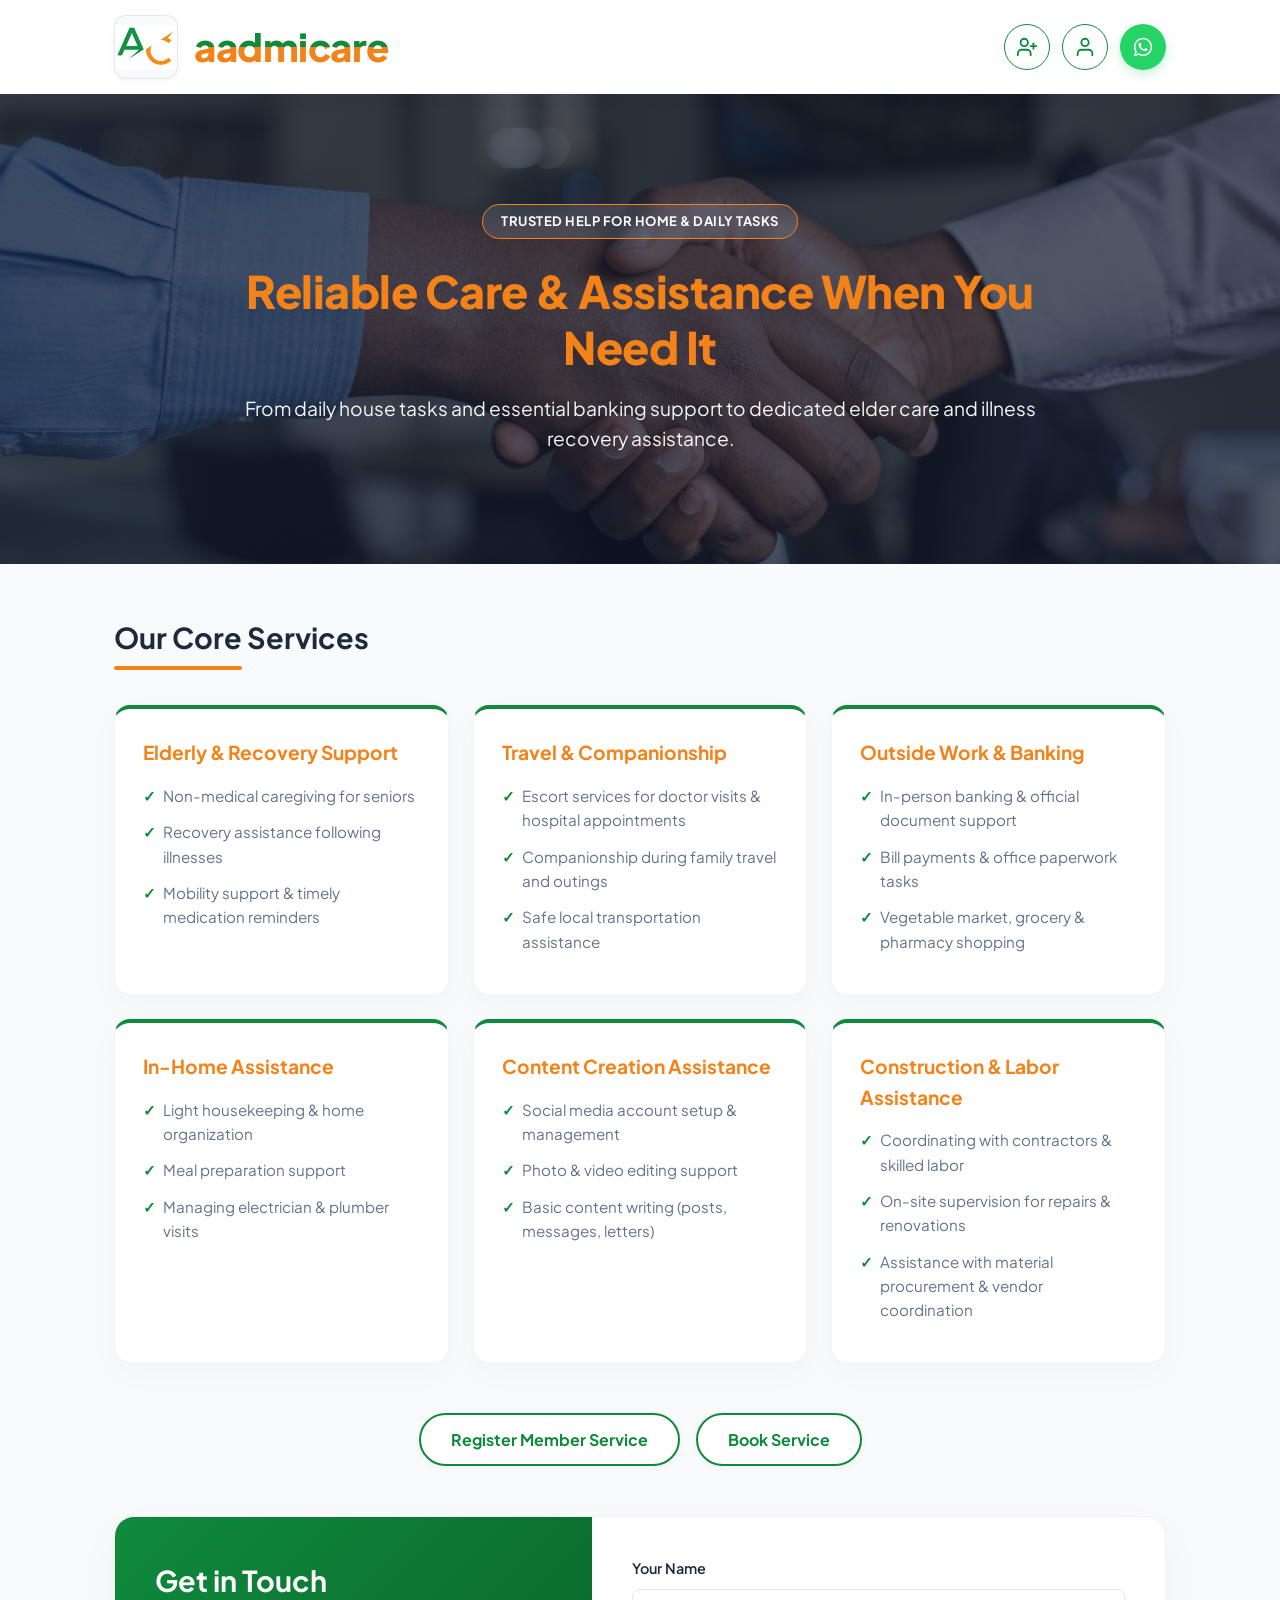
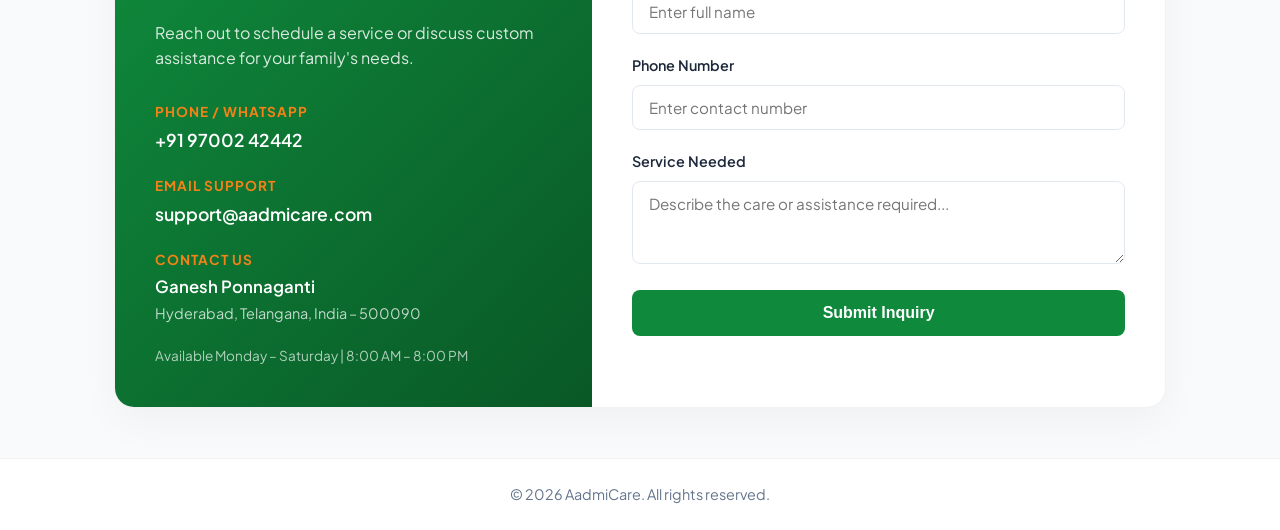
==== commit c8069248: "added new servcies" ====
--- a/in/index.html
+++ b/in/index.html
@@ -100,6 +100,24 @@
           <li>Managing electrician & plumber visits</li>
         </ul>
       </div>
+
+      <div class="service-card">
+        <h3>Content Creation Assistance</h3>
+        <ul>
+          <li>Social media account setup & management</li>
+          <li>Photo & video editing support</li>
+          <li>Basic content writing (posts, messages, letters)</li>
+        </ul>
+      </div>
+
+      <div class="service-card">
+        <h3>Construction & Labor Assistance</h3>
+        <ul>
+          <li>Coordinating with contractors & skilled labor</li>
+          <li>On-site supervision for repairs & renovations</li>
+          <li>Assistance with material procurement & vendor coordination</li>
+        </ul>
+      </div>
     </div>
 
     <!-- Service CTA Buttons -->
--- a/in/css/style.css
+++ b/in/css/style.css
@@ -1,4 +1,4 @@
-    :root {
+:root {
       --brand-green: #0F8A3C;
       --brand-orange: #F38218;
       --text-dark: #1E293B;
@@ -181,8 +181,8 @@
 
     .badge {
       display: inline-block;
-      background: rgba(255, 255, 255, 0.15);
-      color: var(--brand-orange);
+      background: rgba(148, 163, 184, 0.2);
+      color: var(--white);
       border: 1px solid var(--brand-orange);
       padding: 6px 18px;
       border-radius: 50px;
@@ -197,7 +197,7 @@
     .hero h1 {
       font-size: 2.8rem;
       font-weight: 800;
-      color: var(--white);
+      color: var(--brand-orange);
       margin-bottom: 18px;
       letter-spacing: -0.5px;
       line-height: 1.25;
@@ -353,7 +353,7 @@
 
     .btn-submit {
       width: 100%;
-      background-color: var(--brand-orange);
+      background-color: var(--brand-green);
       color: var(--white);
       border: none;
       padding: 14px;
@@ -364,7 +364,7 @@
       transition: background-color 0.2s;
     }
 
-    .btn-submit:hover { background-color: #d9700e; }
+    .btn-submit:hover { background-color: #0d7834; }
 
     .form-response-msg {
       margin-top: 15px;
@@ -426,6 +426,122 @@
       margin-bottom: 20px;
     }
 
+    /* Contact Us — Address Block */
+    .info-item .address-name {
+      display: block;
+      color: var(--white);
+      font-weight: 600;
+      font-size: 1.05rem;
+      margin-bottom: 2px;
+    }
+
+    .info-item .address-line {
+      display: block;
+      color: rgba(255, 255, 255, 0.75);
+      font-size: 0.9rem;
+      line-height: 1.5;
+    }
+
+    /* Service CTA Buttons (between Core Services and Get in Touch) */
+    .service-cta-row {
+      display: flex;
+      gap: 16px;
+      justify-content: center;
+      flex-wrap: wrap;
+      margin: 0 0 50px;
+    }
+
+    .btn-cta {
+      padding: 14px 30px;
+      border-radius: 50px;
+      font-weight: 700;
+      font-size: 1rem;
+      cursor: pointer;
+      border: none;
+      transition: all 0.2s;
+      font-family: inherit;
+    }
+
+    /* Both CTA buttons start with green outline & white background */
+    .btn-cta-outline,
+    .btn-cta-solid {
+      background: var(--white);
+      color: var(--brand-green);
+      border: 2px solid var(--brand-green);
+      padding: 14px 30px;
+      border-radius: 50px;
+      font-weight: 700;
+      font-size: 1rem;
+      cursor: pointer;
+      transition: all 0.2s;
+      box-shadow: 0 2px 8px rgba(0, 0, 0, 0.04);
+    }
+
+    /* Both CTA buttons turn full green on mouse hover */
+    .btn-cta-outline:hover,
+    .btn-cta-solid:hover {
+      background: var(--brand-green);
+      color: var(--white);
+      border-color: var(--brand-green);
+      transform: translateY(-2px);
+      box-shadow: 0 6px 16px rgba(15, 138, 60, 0.25);
+    }
+
+    /* Opted Services — Hierarchical Checkbox Tree (in Member / Customer modals) */
+    .services-select { margin-bottom: 22px; }
+
+    .services-select > .services-label {
+      display: block;
+      font-size: 0.9rem;
+      font-weight: 600;
+      margin-bottom: 10px;
+      color: var(--text-dark);
+    }
+
+    .service-category {
+      border: 1px solid #E2E8F0;
+      border-radius: 10px;
+      padding: 12px 14px;
+      margin-bottom: 10px;
+      background: var(--bg-light);
+    }
+
+    .service-category-header {
+      display: flex;
+      align-items: center;
+      gap: 10px;
+      font-weight: 700;
+      font-size: 0.95rem;
+      color: var(--brand-green);
+    }
+
+    .service-items {
+      margin-top: 10px;
+      padding-left: 28px;
+      display: flex;
+      flex-direction: column;
+      gap: 8px;
+    }
+
+    .service-item-row {
+      display: flex;
+      align-items: flex-start;
+      gap: 10px;
+      font-size: 0.88rem;
+      color: var(--text-muted);
+      cursor: pointer;
+    }
+
+    .service-category-header input,
+    .service-item-row input {
+      width: 17px;
+      height: 17px;
+      accent-color: var(--brand-green);
+      flex-shrink: 0;
+      margin-top: 1px;
+      cursor: pointer;
+    }
+
     footer {
       text-align: center;
       padding: 24px;
@@ -436,15 +552,25 @@
     }
 
     @media (max-width: 768px) {
-      .nav-container { height: auto; padding: 12px 16px; flex-wrap: wrap; gap: 12px; }
-      .logo-square-box { width: 48px; height: 48px; }
-      .brand-text { font-size: 1.8rem; }
-      .header-actions { width: 100%; justify-content: flex-end; gap: 10px; }
-      .icon-btn { width: 42px; height: 42px; }
-      .icon-btn svg { width: 20px; height: 20px; }
+      .nav-container { height: auto; padding: 10px 14px; flex-wrap: nowrap; gap: 8px; }
+      .brand-logo-wrapper { gap: 8px; min-width: 0; }
+      .logo-square-box { width: 38px; height: 38px; border-radius: 9px; padding: 4px; flex-shrink: 0; }
+      .brand-text { font-size: 1.3rem; letter-spacing: -0.3px; white-space: nowrap; }
+      .header-actions { width: auto; justify-content: flex-end; gap: 6px; flex-shrink: 0; }
+      .icon-btn { width: 34px; height: 34px; }
+      .icon-btn svg { width: 16px; height: 16px; }
       .hero { padding: 70px 20px; }
       .hero h1 { font-size: 2rem; }
       .contact-wrapper { grid-template-columns: 1fr; }
       .contact-info, .contact-form { padding: 30px 20px; }
       .form-row { grid-template-columns: 1fr; }
-    }
+      .service-cta-row { flex-direction: column; align-items: stretch; }
+      .btn-cta { width: 100%; }
+    }
+
+    @media (max-width: 360px) {
+      .brand-text { font-size: 1.1rem; }
+      .logo-square-box { width: 34px; height: 34px; }
+      .icon-btn { width: 30px; height: 30px; }
+      .icon-btn svg { width: 14px; height: 14px; }
+    }
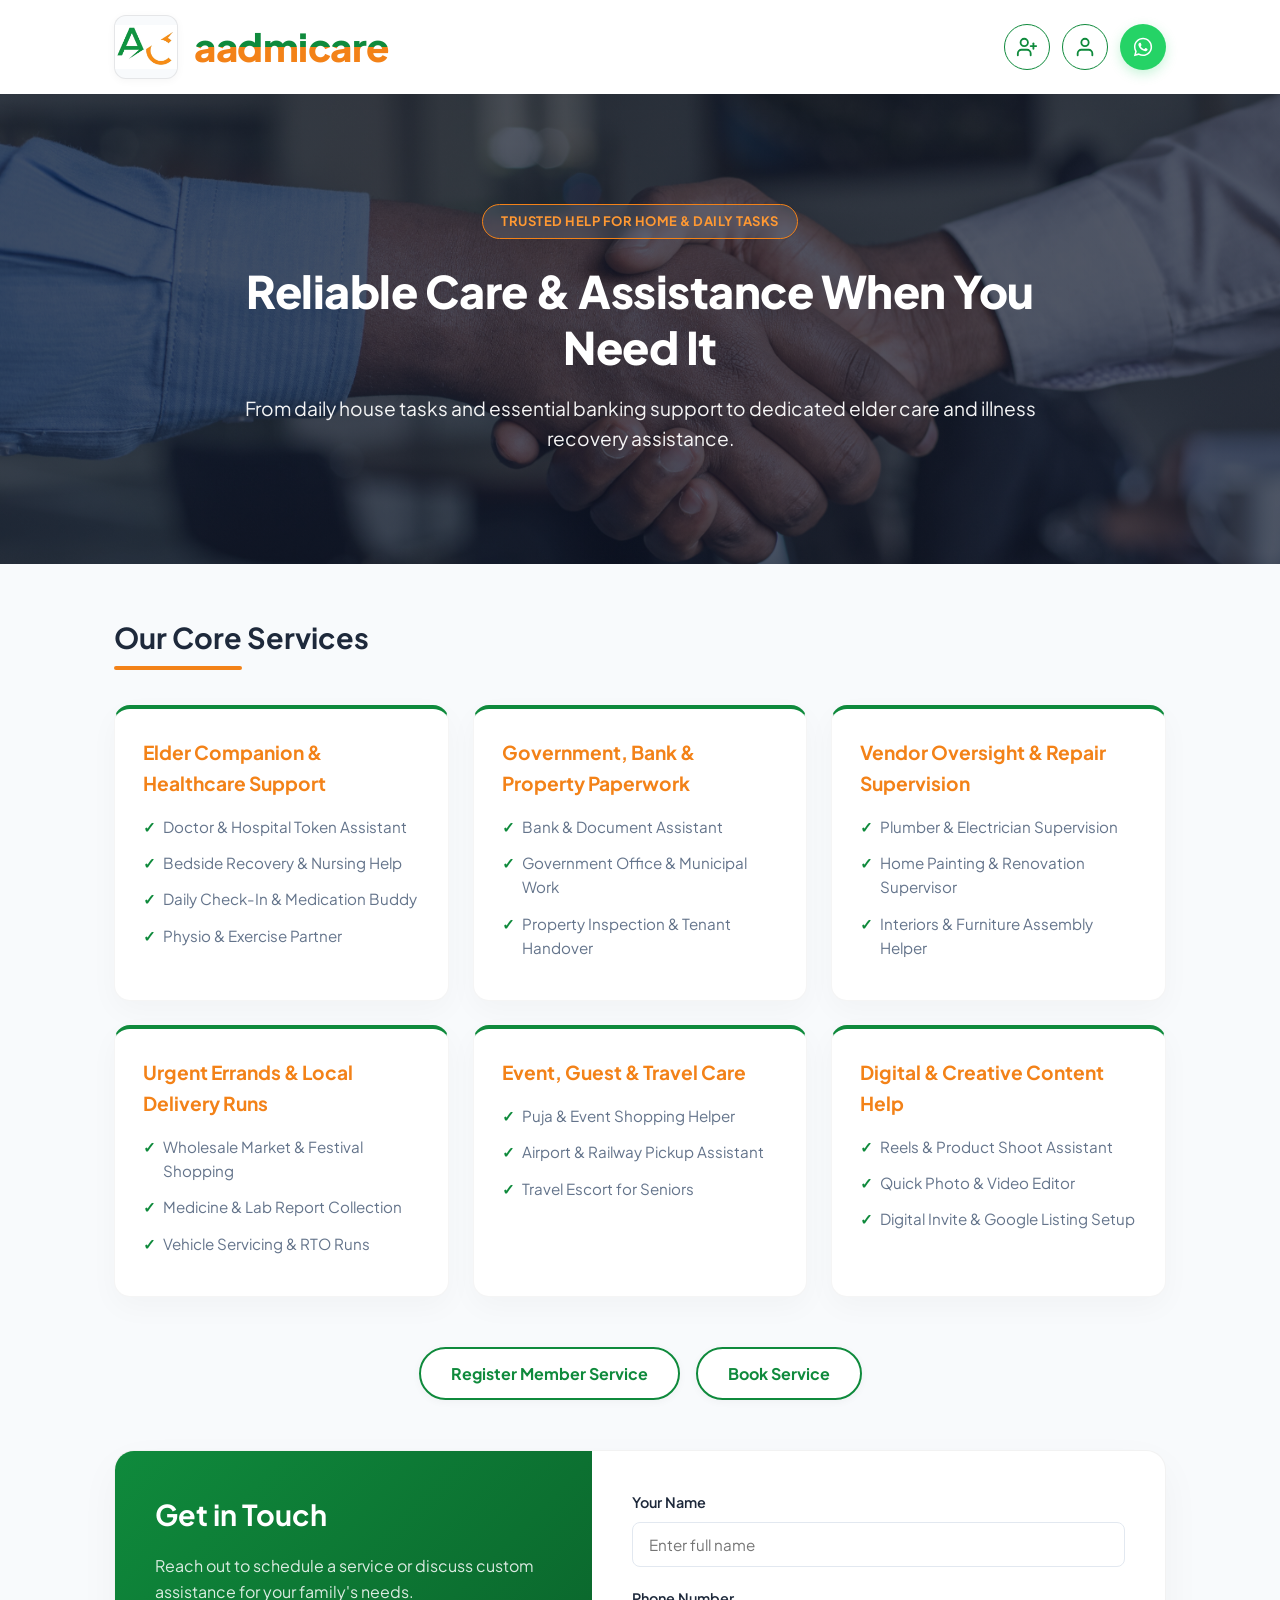
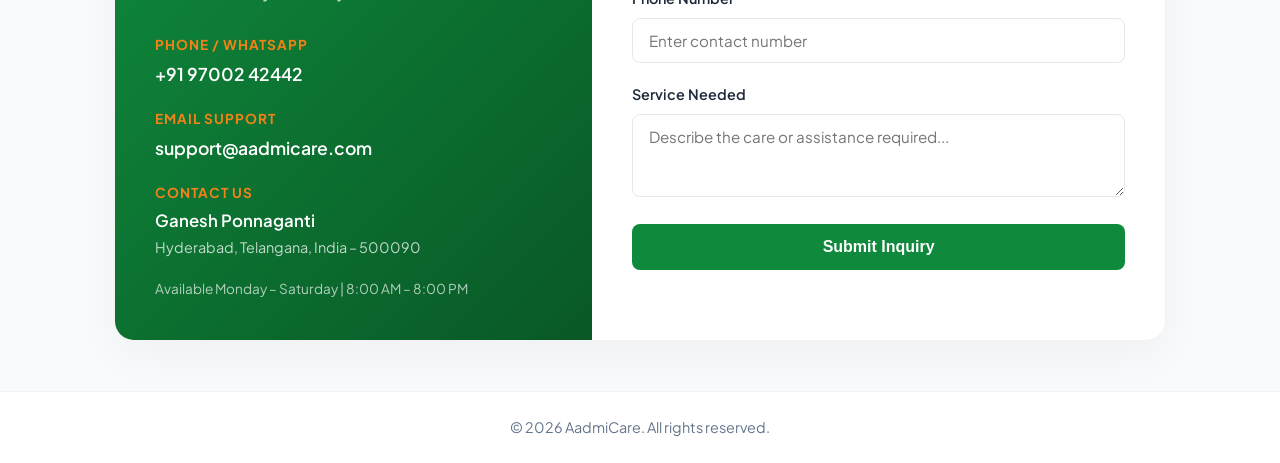
==== commit f85374f7: "renamed servcies" ====
--- a/in/index.html
+++ b/in/index.html
@@ -66,56 +66,57 @@
     <!-- Services Grid -->
     <div class="services-grid">
       <div class="service-card">
-        <h3>Elderly & Recovery Support</h3>
+        <h3>Elder Companion & Healthcare Support</h3>
         <ul>
-          <li>Non-medical caregiving for seniors</li>
-          <li>Recovery assistance following illnesses</li>
-          <li>Mobility support & timely medication reminders</li>
+          <li>Doctor & Hospital Token Assistant</li>
+          <li>Bedside Recovery & Nursing Help</li>
+          <li>Daily Check-In & Medication Buddy</li>
+          <li>Physio & Exercise Partner</li>
         </ul>
       </div>
 
       <div class="service-card">
-        <h3>Travel & Companionship</h3>
+        <h3>Government, Bank & Property Paperwork</h3>
         <ul>
-          <li>Escort services for doctor visits & hospital appointments</li>
-          <li>Companionship during family travel and outings</li>
-          <li>Safe local transportation assistance</li>
+          <li>Bank & Document Assistant</li>
+          <li>Government Office & Municipal Work</li>
+          <li>Property Inspection & Tenant Handover</li>
         </ul>
       </div>
 
       <div class="service-card">
-        <h3>Outside Work & Banking</h3>
+        <h3>Vendor Oversight & Repair Supervision</h3>
         <ul>
-          <li>In-person banking & official document support</li>
-          <li>Bill payments & office paperwork tasks</li>
-          <li>Vegetable market, grocery & pharmacy shopping</li>
+          <li>Plumber & Electrician Supervision</li>
+          <li>Home Painting & Renovation Supervisor</li>
+          <li>Interiors & Furniture Assembly Helper</li>
         </ul>
       </div>
 
       <div class="service-card">
-        <h3>In-Home Assistance</h3>
+        <h3>Urgent Errands & Local Delivery Runs</h3>
         <ul>
-          <li>Light housekeeping & home organization</li>
-          <li>Meal preparation support</li>
-          <li>Managing electrician & plumber visits</li>
+          <li>Wholesale Market & Festival Shopping</li>
+          <li>Medicine & Lab Report Collection</li>
+          <li>Vehicle Servicing & RTO Runs</li>
         </ul>
       </div>
 
       <div class="service-card">
-        <h3>Content Creation Assistance</h3>
+        <h3>Event, Guest & Travel Care</h3>
         <ul>
-          <li>Social media account setup & management</li>
-          <li>Photo & video editing support</li>
-          <li>Basic content writing (posts, messages, letters)</li>
+          <li>Puja & Event Shopping Helper</li>
+          <li>Airport & Railway Pickup Assistant</li>
+          <li>Travel Escort for Seniors</li>
         </ul>
       </div>
 
       <div class="service-card">
-        <h3>Construction & Labor Assistance</h3>
+        <h3>Digital & Creative Content Help</h3>
         <ul>
-          <li>Coordinating with contractors & skilled labor</li>
-          <li>On-site supervision for repairs & renovations</li>
-          <li>Assistance with material procurement & vendor coordination</li>
+          <li>Reels & Product Shoot Assistant</li>
+          <li>Quick Photo & Video Editor</li>
+          <li>Digital Invite & Google Listing Setup</li>
         </ul>
       </div>
     </div>
--- a/in/css/style.css
+++ b/in/css/style.css
@@ -182,7 +182,7 @@
     .badge {
       display: inline-block;
       background: rgba(148, 163, 184, 0.2);
-      color: var(--white);
+      color: #FF9933;
       border: 1px solid var(--brand-orange);
       padding: 6px 18px;
       border-radius: 50px;
@@ -197,17 +197,17 @@
     .hero h1 {
       font-size: 2.8rem;
       font-weight: 800;
-      color: var(--brand-orange);
+      color: #FFFFFF;
       margin-bottom: 18px;
       letter-spacing: -0.5px;
       line-height: 1.25;
     }
 
-    .hero h1 span { color: var(--brand-orange); }
+    .hero h1 span { color: #FFFFFF; }
 
     .hero p {
       font-size: 1.2rem;
-      color: var(--white);
+      color: #FFFFFF;
       opacity: 0.95;
       font-weight: 400;
     }
